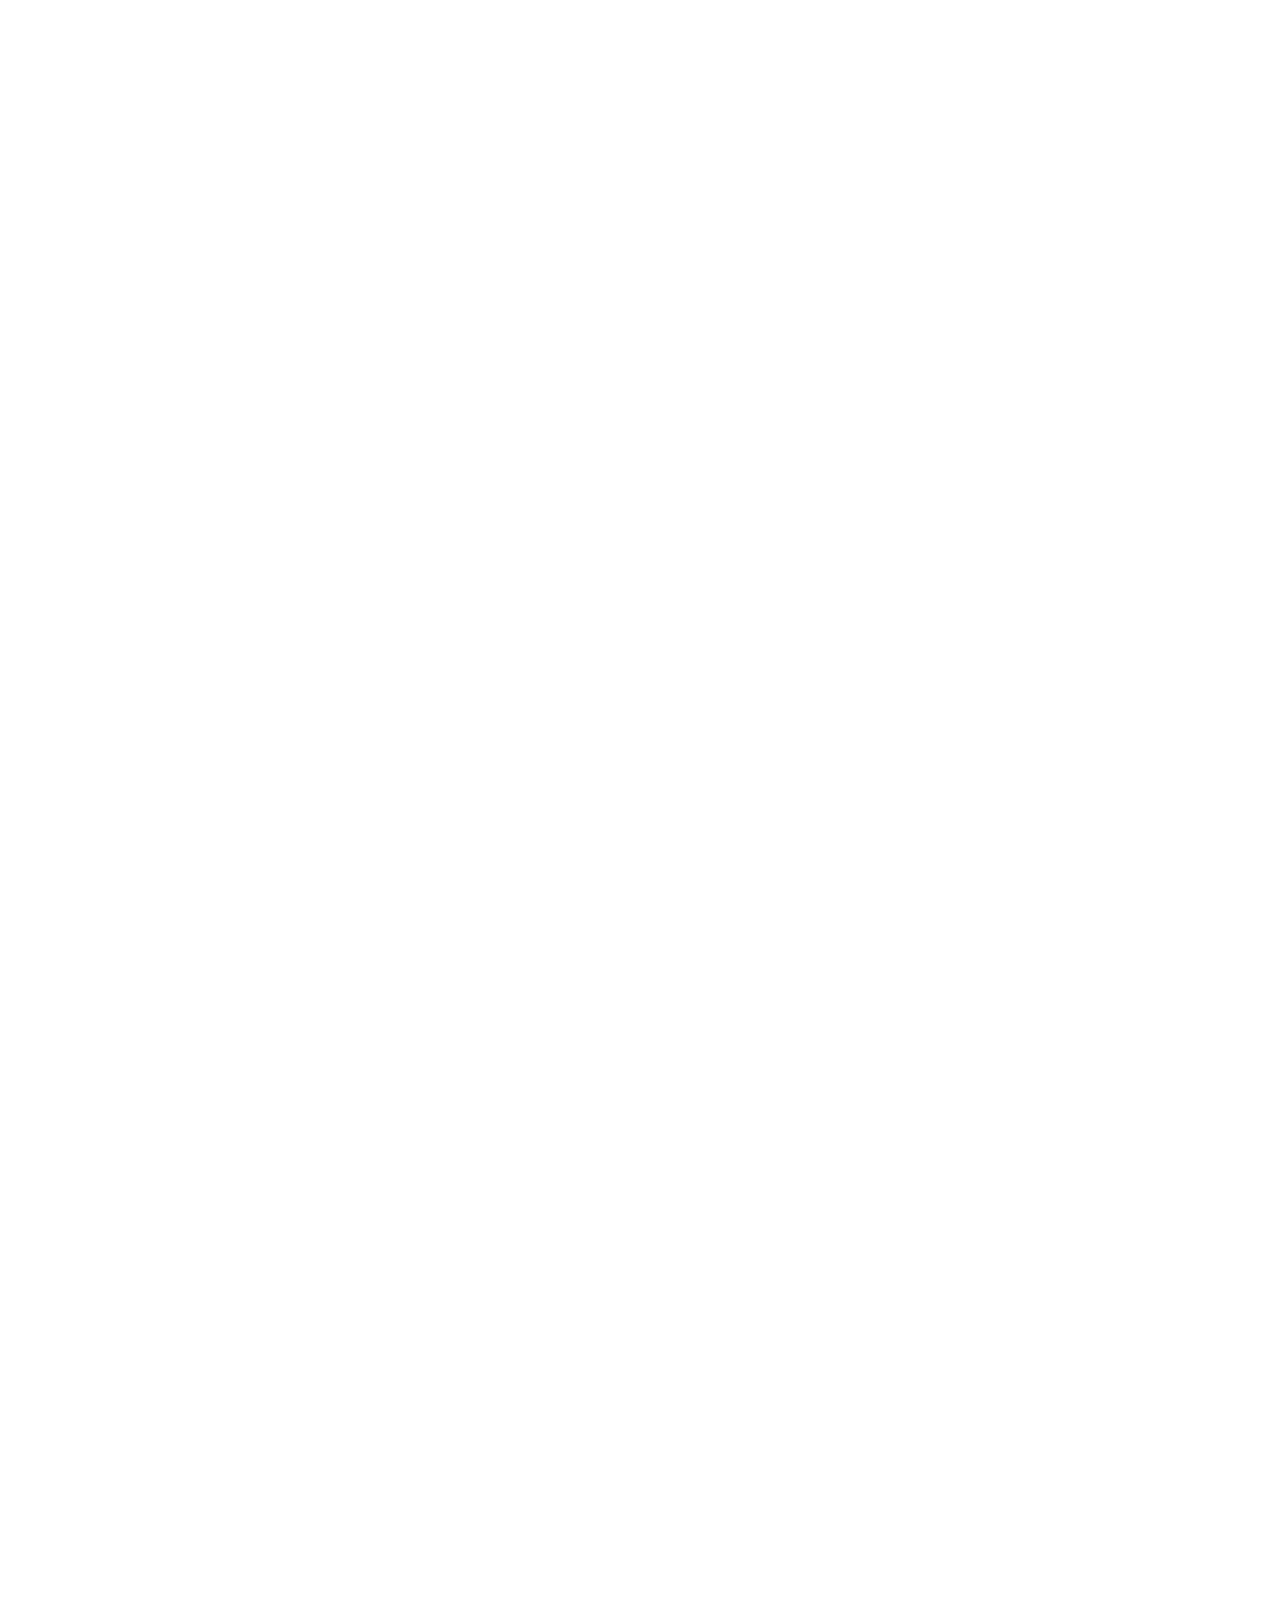
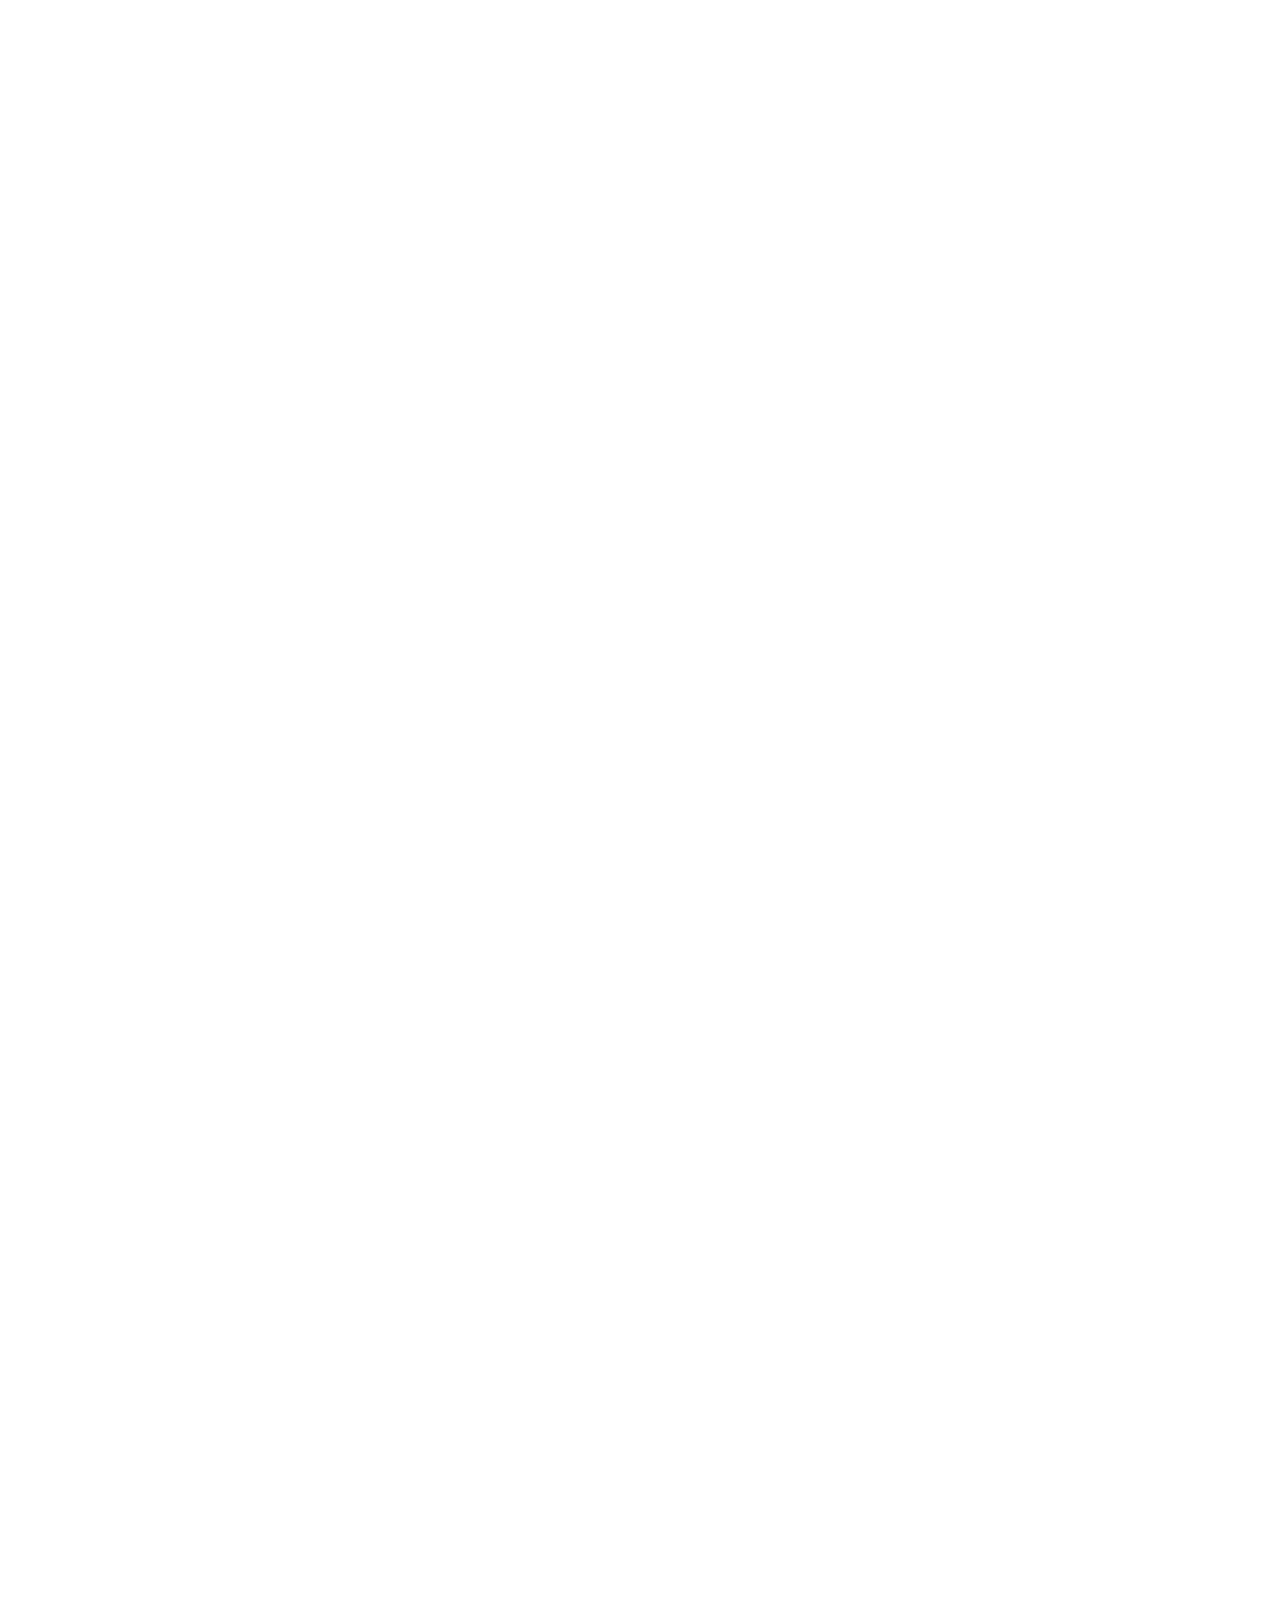
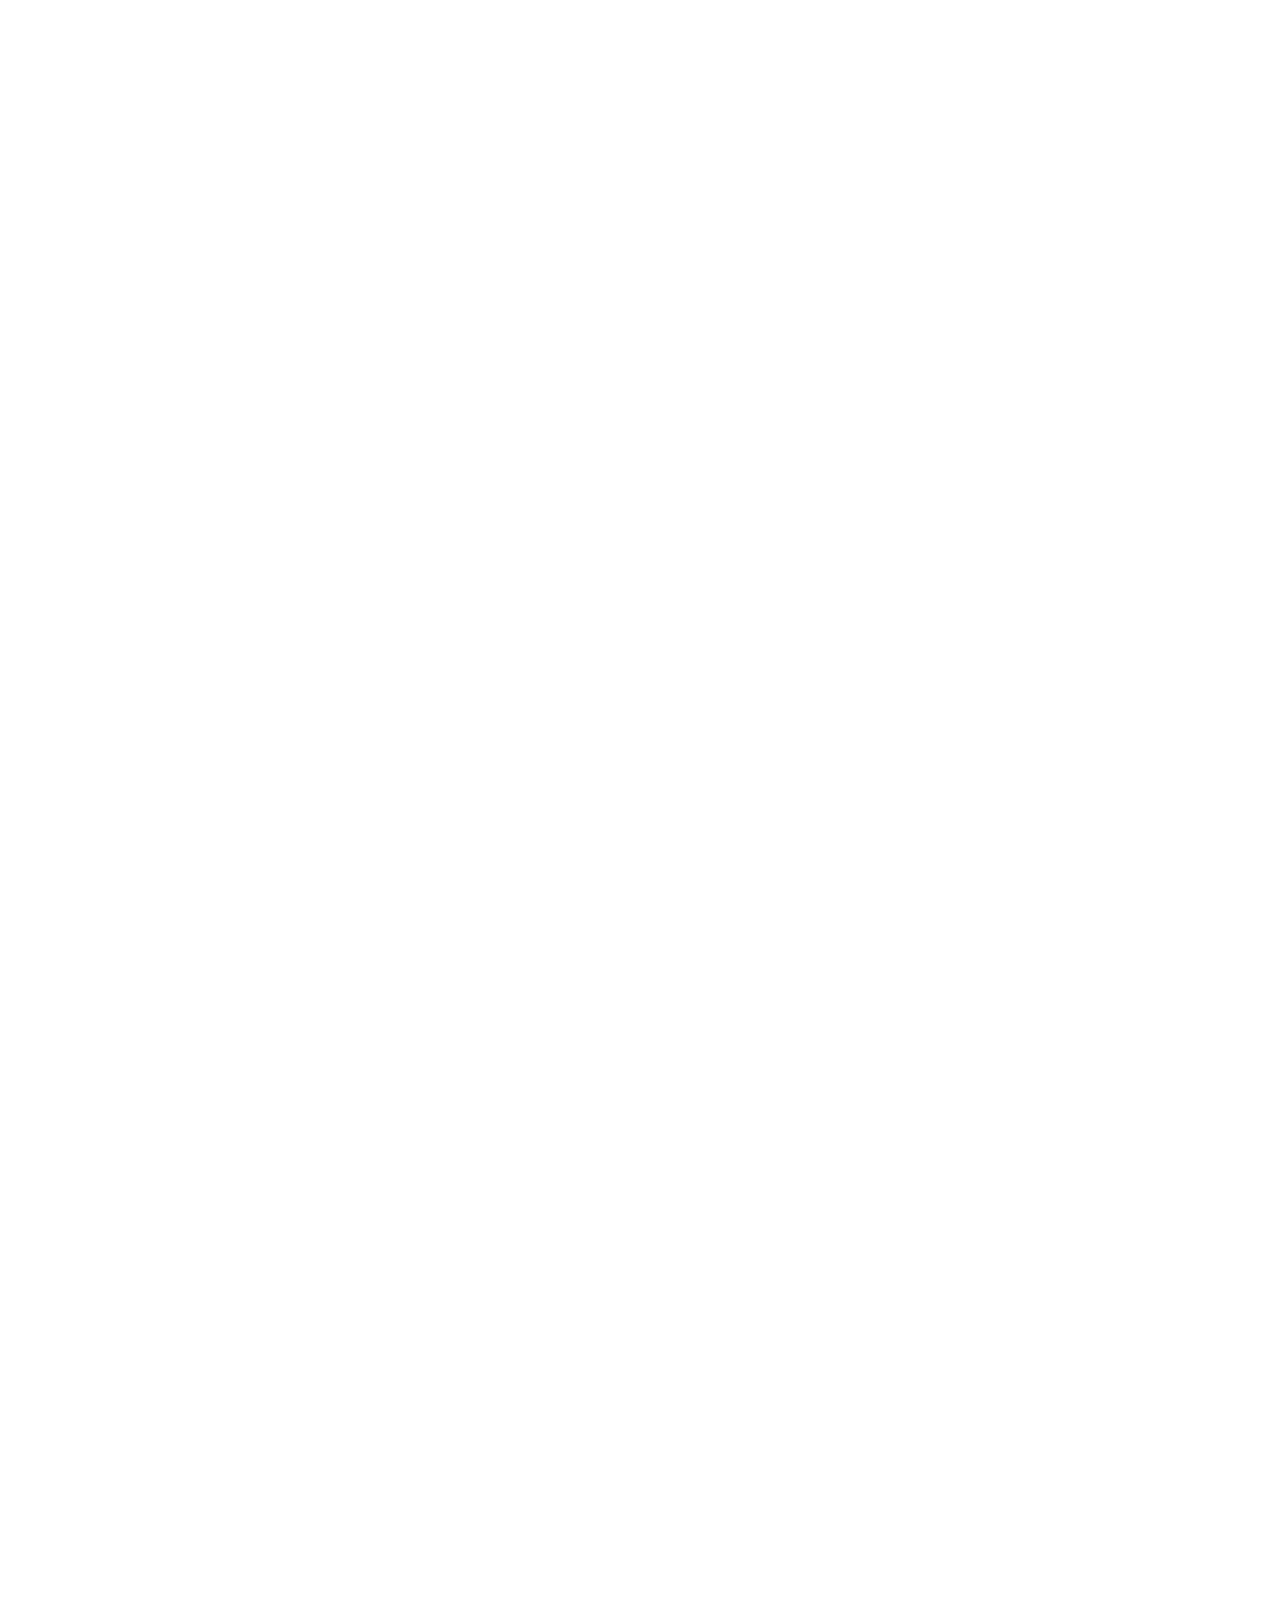
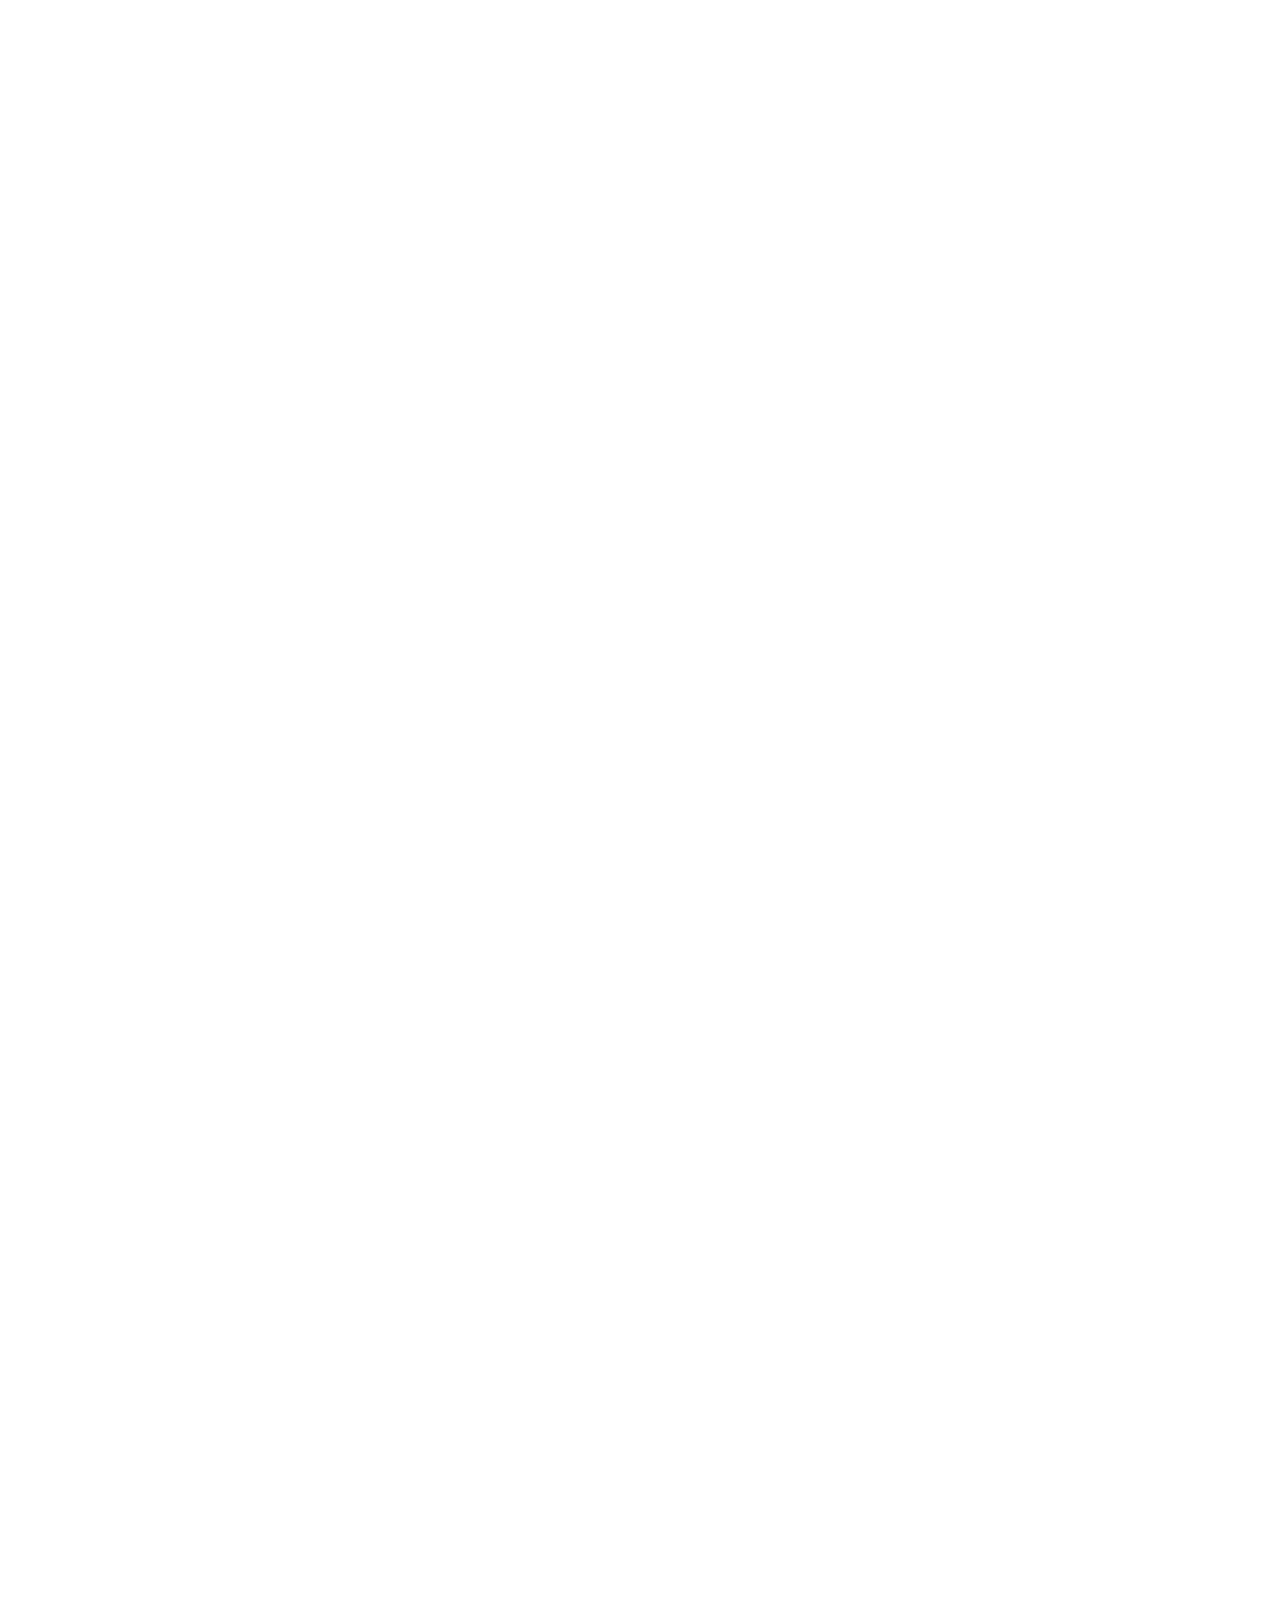
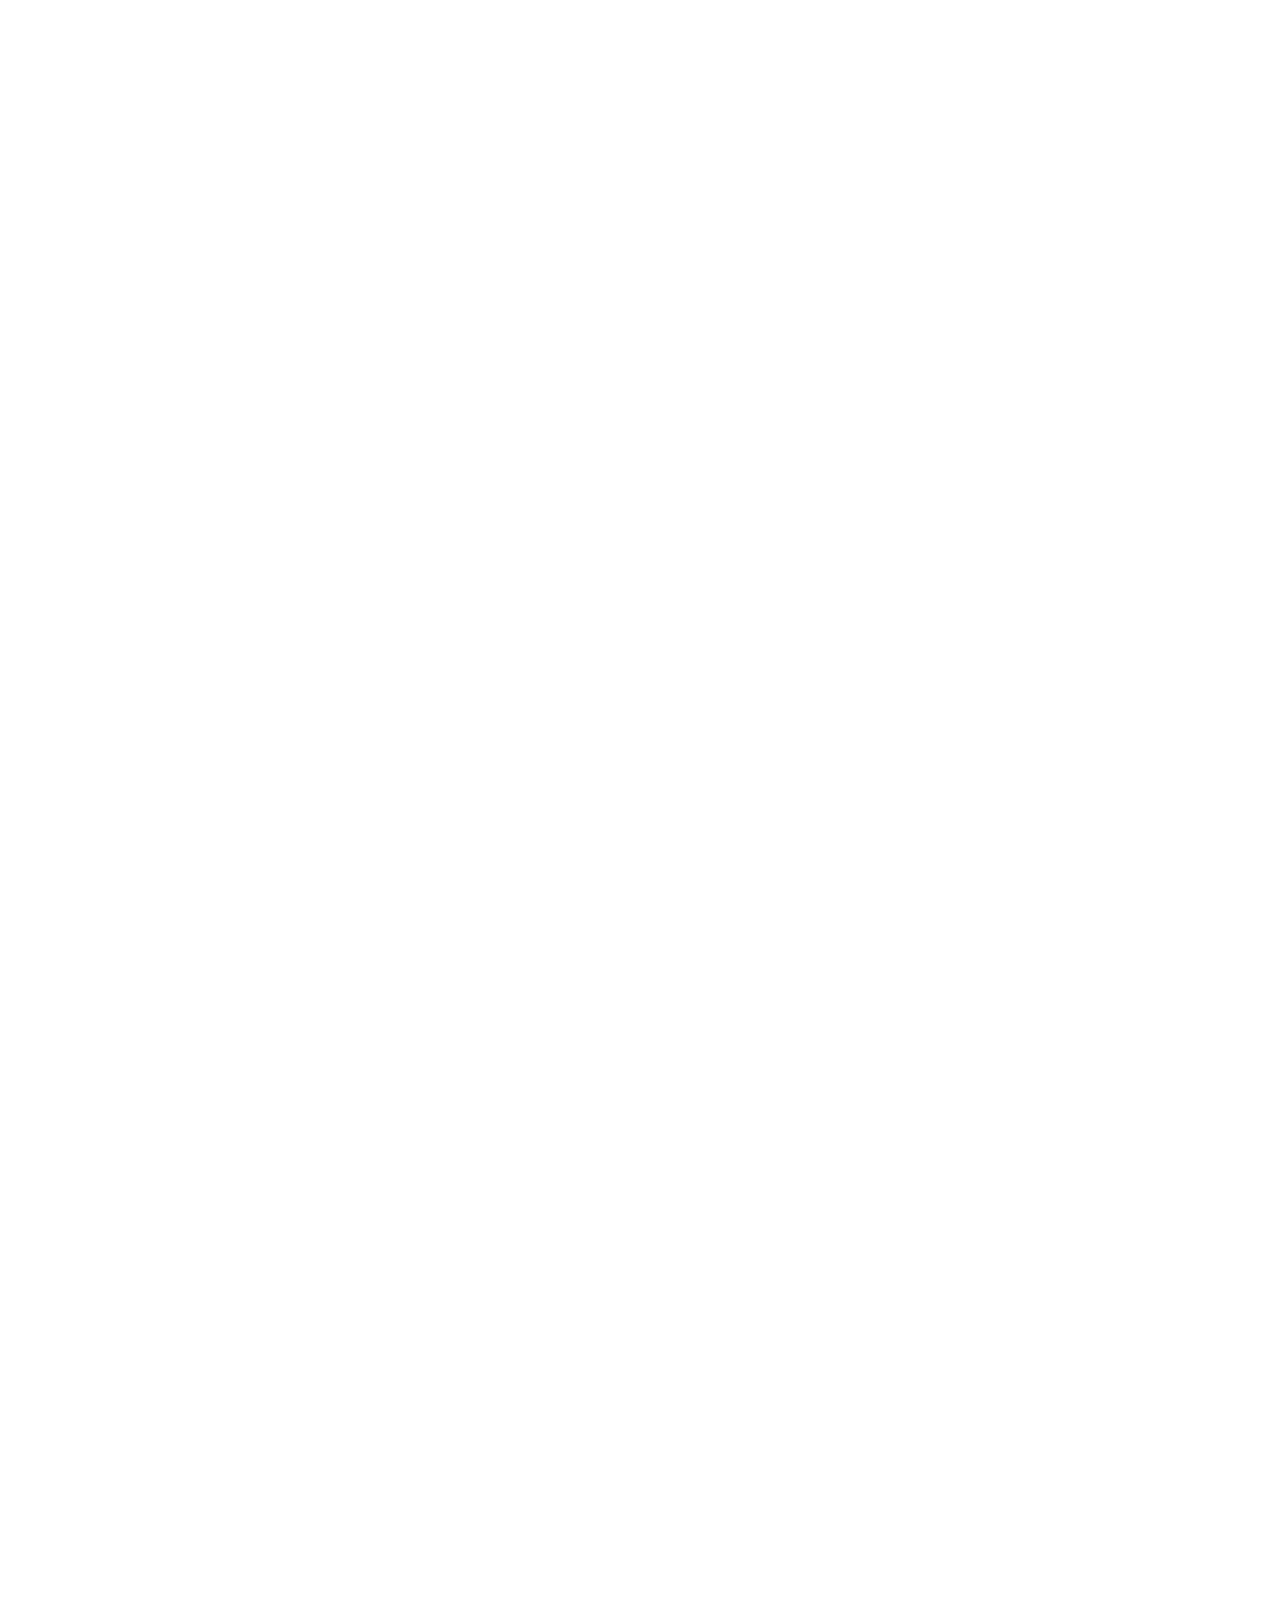
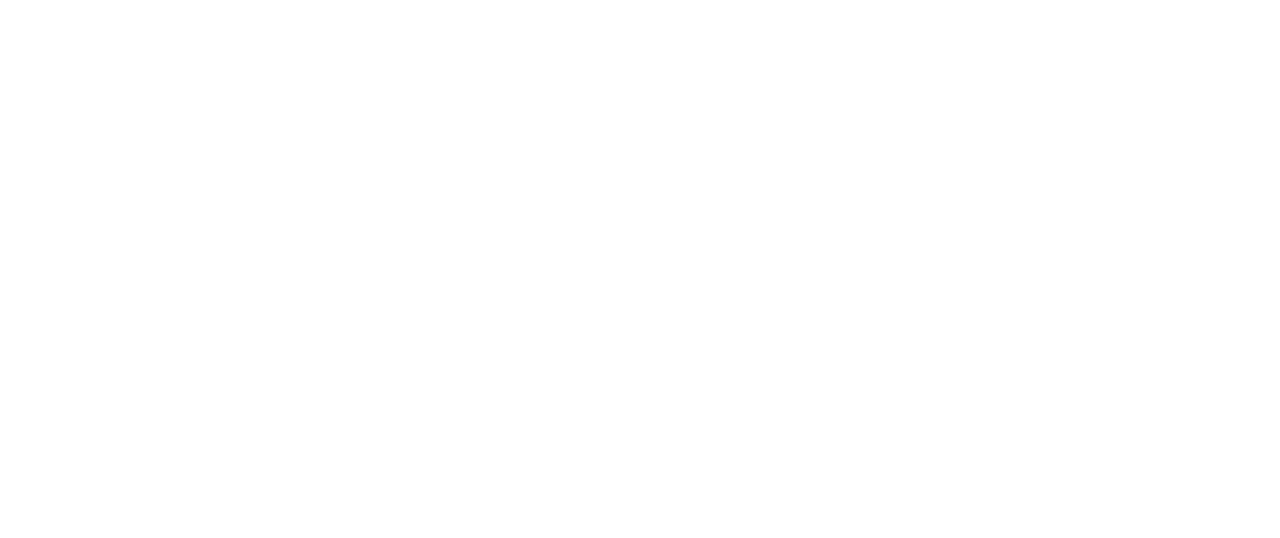
==== pages/beerBuddy.html @ 38fb794c "bang bang" ====
<!Doctype HTML>
<html lang="en">
  <head>
    <meta charset="utf-8"/>
    <meta name="viewport" content="width=device-width, initial-scale=1.0, user-scalable=no"/>
    <meta name="theme-color" content="#000000"/>
    <!--Linking Global CSS-->
    <link rel="stylesheet" type="text/css" href="../css/forged_framework.css">
    <link rel="stylesheet" type="text/css" href="../css/styles.css">
    <link rel="stylesheet" type="text/css" href="../css/typeSetting.css">
    <link rel="stylesheet" type="text/css" href="../css/animate.css">
    <link href="https://fonts.googleapis.com/css?family=Yantramanav" rel="stylesheet">
    <!--Linking Plug-ins-->
    <link rel="stylesheet" href="../js/dist/css/animsition.min.css">
    <link rel="shortcut icon" href="../img/Bitmap.ico">
    <title>John Kowalski -</title>
  </head>
  <body class="animsition">
    <section id="section-1">
      <div class="row">
        <div class="col s-12 s-top-7 m-top-12 l-top-9 type-center">
          <h5>UI/UX Design | Fall 2016</h5>
        </div>
      </div>
      <div class="row">
        <div class="col s-12 s-top-1 type-center">
          <section>
            <div class="row">
              <div class="col s-5 blank"></div>
              <div class="col s-2">
                <section>
                  <div class="row">
                    <div class="col s-3 m-4 blank"></div>
                    <div class="col s-6 m-4">
                      <div class="line"></div>
                    </div>
                  </div>
                </section>
              </div>
            </div>
          </section>
        </div>
      </div>
      <div class="row">
        <div class="col s-12 s-top-2 m-top-4 l-top-3 type-center">
          <h1 class="beer"><b>Beer Buddy</b></h1>
        </div>
      </div>
      <div class="row">
        <div class="col s-12 s-top-1 type-center">
          <h4>What if networking<br/> were more rapid?</h4>
        </div>
      </div>
      <div class="row">
        <div class="col s-5 blank"></div>
        <div class="col s-2 s-top-5 m-top-10 l-top-6 s-bottom-12 type-center">
          <svg width="23px" height="33px" viewBox="0 0 23 33">
              <defs>
                  <rect id="path-1" x="0" y="0" width="23" height="33" rx="10"></rect>
                  <mask id="mask-2" maskContentUnits="userSpaceOnUse" maskUnits="objectBoundingBox" x="0" y="0" width="23" height="33" fill="white">
                      <use xlink:href="#path-1"></use>
                  </mask>
              </defs>
              <g id="Group-2" stroke="none" stroke-width="1" fill="none" fill-rule="evenodd">
                  <use id="Rectangle-4" stroke="#000000" mask="url(#mask-2)" stroke-width="4" xlink:href="#path-1"></use>
                  <rect id="scroll-down" fill="#000000" x="10" y="5" width="3.28571429" height="6.6" rx="1.64285714"></rect>
              </g>
          </svg>
        </div>
      </div>
      <div class="row">
        <div class="col s-1 m-2 blank"></div>
        <div class="col s-10 m-8 s-top-7 m-top-8 l-top-10 type-center">
          <h1>“Networking is an investment in your business. It takes time and when done correctly can yield great results for years to come.”</h1>
        </div>
      </div>
      <div class="row">
        <div class="col s-12 s-top-1 s-bottom-12 type-center">
          <h4>- Diane Helbig</h4>
        </div>
      </div>
      <div class="row">
        <div class="col s-1 m-2 l-3 blank"></div>
        <div id="section-2" class="col s-10 m-8 l-6 s-top-8 m-top-10">
          <h1>Initial idea</h1>
        </div>
      </div>
      <div class="row">
        <div class="col s-1 m-2 l-3 blank"></div>
        <div class="col s-10 m-8 l-5 s-top-2">
          <p>Taking the notion about networking and attempting to streamline the experience, beer buddy Produces a more enjoyable encounter with who you want to connect with consistently. Through specifying what industry you wish to come across.</p>
        </div>
      </div>
      <div class="row">
        <div class="col s-1 m-2 l-3 blank"></div>
        <div class="col s-10 m-8 l-6 s-top-2">
          <section>
            <div class="row">
              <div class="col s-6 m-3 l-4">
                <section>
                  <div class="row">
                    <div class="col s-12">
                      <h3>Roles</h3>
                    </div>
                  </div>
                  <div class="row">
                    <div class="col s-12 s-top-1">
                      <ul>
                        <li>UI Designer</li>
                        <li>UX Designer</li>
                      </ul>
                    </div>
                  </div>
                </section>
              </div>
              <div class="col s-6 m-3 l-4">
                <section>
                  <div class="row">
                    <div class="col s-12">
                      <h3>Tools</h3>
                    </div>
                  </div>
                  <div class="row">
                    <div class="col s-12 s-top-1">
                      <ul>
                        <li>Pencil & paper</li>
                        <li>Sketch</li>
                        <li>Framer</li>
                      </ul>
                    </div>
                  </div>
                </section>
              </div>
              <div class="col s-6 m-3 l-4 s-new-row m-inline">
                <section>
                  <div class="row">
                    <div class="col s-12 s-top-2 m-top-0">
                      <h3>Skills</h3>
                    </div>
                  </div>
                  <div class="row">
                    <div class="col s-12 s-top-1 s-bottom-8 m-bottom-9 l-bototm-12">
                      <ul>
                        <li>Prototyping</li>
                        <li>UX</li>
                        <li>UI</li>
                      </ul>
                    </div>
                  </div>
                </section>
              </div>
            </div>
          </section>
        </div>
      </div>
    </section>
    <section>
      <div class="row">
        <div class="col s-1 m-2 blank"></div>
        <div id="section-3" class="col s-10 m-8 l-4">
          <section>
            <div class="row">
              <div class="col s-4 m-3 l-2">
                <div class="line"></div>
              </div>
            </div>
            <div class="row">
              <div class="col s-12 s-top-1">
                <h5>User research stage</h5>
              </div>
            </div>
            <div class="row">
              <div class="col s-12 s-top-2">
                <h2>Demographics & flow</h2>
              </div>
            </div>
            <div class="row">
              <div class="col s-6 s-top-2">
                <section>
                  <div class="row">
                    <div class="col s-12">
                      <h3>People</h3>
                    </div>
                  </div>
                  <div class="row">
                    <div class="col s-12 m-10 l-11 s-top-1">
                      <ul>
                        <li>Young creatives with <br/>limited time.</li>
                      </ul>
                    </div>
                  </div>
                  <div class="row">
                    <div class="col s-12 s-top-2">
                      <h3>Context</h3>
                    </div>
                  </div>
                  <div class="row">
                    <div class="col s-12 m-10 l-11 s-top-1">
                      <ul>
                        <li>Using social outings as grounds for implementation.</li>
                      </ul>
                    </div>
                  </div>
                </section>
              </div>
              <div class="col s-6 s-top-2">
                <section>
                  <div class="row">
                    <div class="col s-12">
                      <h3>Activity</h3>
                    </div>
                  </div>
                  <div class="row">
                    <div class="col s-12 m-10 l-11 s-top-1">
                      <ul>
                        <li>Frequently expanding their networks.</li>
                      </ul>
                    </div>
                  </div>
                  <div class="row">
                    <div class="col s-12 s-top-2">
                      <h3>Technology</h3>
                    </div>
                  </div>
                  <div class="row">
                    <div class="col s-12 m-10 l-11 s-top-1">
                      <ul>
                        <li>Using real time geographical data and mobile smart devices.</li>
                      </ul>
                    </div>
                  </div>
                </section>
              </div>
            </div>
          </section>
        </div>
        <div class="col s-10 m-8 l-4 s-top-4 m-top-5 m-push-1 l-push-0 type-center">
          <img src="../img/bbflow.png">
        </div>
      </div>
    </section>
    <section>
      <div class="row">
        <div class="col s-1 m-2 blank"></div>
        <div class="col s-10 m-8">
          <section>
            <div class="row">
              <div class="col s-12 m-12 l-6 s-top-6 m-top-5 l-top-12">
                <section>
                  <div class="row">
                    <div class="col s-12">
                      <img src="../img/book.png">
                    </div>
                  </div>
                </section>
              </div>
              <div class="col s-12 m-12 l-6 s-top-2 m-top-2 l-top-12 s-new-row l-inline">
                <section>
                  <div class="row">
                    <div class="col s-4 m-2">
                      <div class="line"></div>
                    </div>
                  </div>
                  <div class="row">
                    <div class="col s-12 s-top-1">
                      <h5>Rough work</h5>
                    </div>
                  </div>
                  <div class="row">
                    <div class="col s-12 s-top-2">
                      <h2>Rough wire-framing</h2>
                    </div>
                  </div>
                  <div class="row">
                    <div class="col s-12 s-top-1">
                      <p>The transfer from ideation to mockups is a big leap towards the visual interface design. To keep a rapid and iterative workflow intact I prefer to use quickly sketched examples. Getting multiple ideas out quickly, prevents me from developing bias towards one solution.</p>
                    </div>
                  </div>
                </section>
              </div>
            </div>
          </section>
        </div>
      </div>
    </section>
    <section>
      <div class="row">
        <div class="col s-1 m-2 blank"></div>
        <div class="col s-10 m-8">
          <section>
            <div class="row">
              <div class="col s-12 m-12 l-6 s-top-6 m-top-5 l-top-12">
                <section>
                  <div class="row">
                    <div class="col s-4 m-2">
                      <div class="line"></div>
                    </div>
                  </div>
                  <div class="row">
                    <div class="col s-12 s-top-1">
                      <h5>Let's play</h5>
                    </div>
                  </div>
                  <div class="row">
                    <div class="col s-12 s-top-2">
                      <h2>UI & prototyping</h2>
                    </div>
                  </div>
                  <div class="row">
                    <div class="col s-12 s-top-1">
                      <p>Using Framer studio and sketch I was able to produce a prototype that felt like the real thing. Creating an accurate prototype proved efficient in user testing.</p>
                    </div>
                  </div>
                  <div class="row">
                    <div class="col s-12 s-top-1">
                      <a href="https://framer.cloud/TrzLv/" target="_blank"><button>Try it out</button></a>
                    </div>
                  </div>
                </section>
              </div>
              <div class="col s-12 m-12 l-6 s-top-2 m-top-2 l-top-12 s-new-row l-inline">
                <section>
                  <div class="row">
                    <div class="col s-12 s-bottom-4">
                      <img src="../img/proto.png">
                    </div>
                  </div>
                </section>
              </div>
            </div>
          </section>
        </div>
      </div>
    </section>
    <section>
      <div class="row">
        <div class="col s-1 m-2 blank"></div>
        <div class="col s-10 m-8 s-top-7 m-top-8 l-top-12 s-bottom-12 type-center">
          <h1>Using my process, Here is the product that embodies the solutions I developed to optimize the beer buddy experience. 🍻</h1>
        </div>
      </div>
    </section>
    <section>
      <div class="row">
        <div class="col s-1 m-2 blank"></div>
        <div id="section-4" class="col s-10 m-8">
          <section>
            <div class="row">
              <div class="col s-12 m-12 l-6 s-top-6 m-top-5 l-top-12">
                <section>
                  <div class="row">
                    <div class="col s-4 m-2">
                      <div class="line"></div>
                    </div>
                  </div>
                  <div class="row">
                    <div class="col s-12 s-top-1">
                      <h5>Feature no.1</h5>
                    </div>
                  </div>
                  <div class="row">
                    <div class="col s-12 s-top-2">
                      <h2>Build on an existing network </h2>
                    </div>
                  </div>
                  <div class="row">
                    <div class="col s-12 s-top-1">
                      <p>Linked up with your Linkedin profile so you aren’t starting from scratch. Beer buddy naturally phases in without overwhelming the user.</p>
                    </div>
                  </div>
                </section>
              </div>
              <div class="col s-12 m-12 l-6 s-top-2 m-top-2 l-top-12 s-new-row l-inline">
                <section>
                  <div class="row">
                    <div class="col s-12 s-bottom-4">
                      <img src="../img/beerOne.png">
                    </div>
                  </div>
                </section>
              </div>
            </div>
          </section>
        </div>
      </div>
    </section>
    <section>
      <div class="row">
        <div class="col s-1 m-2 blank"></div>
        <div class="col s-10 m-8">
          <section>
            <div class="row">
              <div class="col s-12 m-12 l-6 s-top-6 m-top-5 l-top-12">
                <section>
                  <div class="row">
                    <div class="col s-12 s-bottom-1">
                      <img src="../img/beer1.gif">
                    </div>
                  </div>
                </section>
              </div>
              <div class="col s-12 m-12 l-6 s-top-2 m-top-2 l-top-12 s-new-row l-inline">
                <section>
                  <div class="row">
                    <div class="col s-4 m-2">
                      <div class="line"></div>
                    </div>
                  </div>
                  <div class="row">
                    <div class="col s-12 s-top-1">
                      <h5>Feature no.2</h5>
                    </div>
                  </div>
                  <div class="row">
                    <div class="col s-12 s-top-2">
                      <h2>Networking is a diversity game</h2>
                    </div>
                  </div>
                  <div class="row">
                    <div class="col s-12 s-top-1">
                      <p>Keeping track of how many connections you have in each industry with your profile, indirectly suggests industries you might want to consider connecting with.</p>
                    </div>
                  </div>
                </section>
              </div>
            </div>
          </section>
        </div>
      </div>
    </section>
    <section>
      <div class="row">
        <div class="col s-1 m-2 blank"></div>
        <div class="col s-10 m-8">
          <section>
            <div class="row">
              <div class="col s-12 m-12 l-6 s-top-6 m-top-5 l-top-12">
                <section>
                  <div class="row">
                    <div class="col s-4 m-2">
                      <div class="line"></div>
                    </div>
                  </div>
                  <div class="row">
                    <div class="col s-12 s-top-1">
                      <h5>Feature no.3</h5>
                    </div>
                  </div>
                  <div class="row">
                    <div class="col s-12 s-top-2">
                      <h2>Bringing you to the right people</h2>
                    </div>
                  </div>
                  <div class="row">
                    <div class="col s-12 l-11 s-top-1">
                      <p>Through others using beer buddy, the app can display what industry is the majority at each bar.</p>
                    </div>
                  </div>
                </section>
              </div>
              <div class="col s-12 m-12 l-6 s-top-2 m-top-2 l-top-12 s-new-row l-inline">
                <section>
                  <div class="row">
                    <div class="col s-12 s-bottom-4">
                      <img src="../img/beer2.gif">
                    </div>
                  </div>
                </section>
              </div>
            </div>
          </section>
        </div>
      </div>
    </section>
    <section>
      <div class="row">
        <div class="col s-1 m-2 blank"></div>
        <div class="col s-10 m-8">
          <section>
            <div class="row">
              <div class="col s-12 m-12 l-6 s-top-6 m-top-5 l-top-12">
                <section>
                  <div class="row">
                    <div class="col s-12 s-bottom-1">
                      <img src="../img/beer3.png">
                    </div>
                  </div>
                </section>
              </div>
              <div class="col s-12 m-12 l-6 s-top-2 m-top-2 l-top-12 s-new-row l-inline">
                <section>
                  <div class="row">
                    <div class="col s-4 m-2">
                      <div class="line"></div>
                    </div>
                  </div>
                  <div class="row">
                    <div class="col s-12 s-top-1">
                      <h5>Feature no.4</h5>
                    </div>
                  </div>
                  <div class="row">
                    <div class="col s-12 s-top-2">
                      <h2>What did you say?</h2>
                    </div>
                  </div>
                  <div class="row">
                    <div class="col s-12 s-top-1">
                      <p>Bars can generally be loud environments too. Notifying you through vibration on your wrist is much more effective to get the users attention.</p>
                    </div>
                  </div>
                </section>
              </div>
            </div>
          </section>
        </div>
      </div>
    </section>
    <section>
      <div class="row">
        <div class="col s-1 m-2 blank"></div>
        <div class="col s-10 m-8 s-top-7 m-top-8 l-top-12 type-center">
          <h1>Interested in helping me develop beer buddy into a real product? Lets get in touch.</h1>
        </div>
      </div>
      <div class="row">
        <div class="col s-1 m-2 blank"></div>
        <div class="col s-10 m-8 s-top-2 s-bottom-12 type-center">
          <a href="mailto:johnkowalski.design@gmailcom" target="_top"><button>Contact me</button></a>
        </div>
      </div>
    </section>
    <section>
      <div class="row">
        <div class="col s-12">
          <div class="col s-12 s-bottom-7 s-top-7 m-top-0 type-center">
            <h5>© 2017 Kowalskiforged.com</h5>
          </div>
        </div>
      </div>
    </section>
    <!--Setting up menu and nav-->
    <div id="menu" onclick="menu(1)">
      <svg width="28px" height="25px" viewBox="-1 -1 28 25">
          <g id="Group-2" stroke="none" stroke-width="1" fill="none" fill-rule="evenodd" transform="translate(1.000000, 0.000000)" stroke-linecap="square">
              <path d="M0,1 L24.7138615,1" id="t-line" stroke="#000000" stroke-width="2"></path>
              <path d="M0,11 L24.7138615,11" id="m-line" stroke="#000000" stroke-width="2"></path>
              <path d="M0,22 L24.7138615,22" id="b-line" stroke="#000000" stroke-width="2"></path>
          </g>
      </svg>
    </div>
    <div id="project-menu" onclick="menu(2)">
      <svg width="22px" height="24px" viewBox="3 0 22 24">
          <g id="Group-2" stroke="none" stroke-width="1" fill="none" fill-rule="evenodd" transform="translate(3.000000, 0.000000)">
              <rect id="Rectangle-2" fill="#000000" x="2.22044605e-16" y="0" width="3.89536524" height="4.05882353"></rect>
              <rect id="Rectangle-2-Copy-3" fill="#000000" x="2.22044605e-16" y="9" width="3.89536524" height="4.05882353"></rect>
              <rect id="Rectangle-2-Copy-6" fill="#000000" x="2.22044605e-16" y="19" width="3.89536524" height="4.05882353"></rect>
              <rect id="Rectangle-2-Copy" fill="#000000" x="9" y="0" width="3.89536524" height="4.05882353"></rect>
              <rect id="Rectangle-2-Copy-4" fill="#000000" x="9" y="9" width="3.89536524" height="4.05882353"></rect>
              <rect id="Rectangle-2-Copy-7" fill="#000000" x="9" y="19" width="3.89536524" height="4.05882353"></rect>
              <rect id="Rectangle-2-Copy-2" fill="#000000" x="18" y="0" width="3.89536524" height="4.05882353"></rect>
              <rect id="Rectangle-2-Copy-5" fill="#000000" x="18" y="9" width="3.89536524" height="4.05882353"></rect>
              <rect id="Rectangle-2-Copy-8" fill="#000000" x="18" y="19" width="3.89536524" height="4.05882353"></rect>
          </g>
      </svg>
    </div>
    <div id="menu-overlay">
      <section class="menu-container">
        <div class="row">
          <div class="col s-12">
            <div class="menu type-center"><a href="../index.html" class="animsition-link">Portfolio</a></div>
          </div>
          <div class="col s-12 s-top-1 s-new-row">
            <div class="menu type-center"><a href="mailto:johnkowalski.design@gmailcom" target="_top">E-mail</a></div>
          </div>
        </div>
        <div class="row">
          <div class="col s-4 m-5 blank"></div>
          <div class="col s-2 s-top-3 m-1 type-center">
            <a href="https://twitter.com/kowalski______" target="_blank">
            <svg class="menu" width="30px" height="25px" viewBox="0 -1 30 25">
                <path d="M29.5324036,2.84086333 C28.4458573,3.32322592 27.2780968,3.64808236 26.0525021,3.79451386 C27.3027071,3.04512912 28.2649713,1.85768039 28.716571,0.442586054 C27.5463495,1.13782806 26.2493847,1.64110943 24.8687449,1.91305365 C23.7649713,0.735449057 22.1886792,-0.0004 20.4462674,-0.0004 C16.5344545,-0.0004 13.6611977,3.64931288 14.5434783,7.43930468 C9.50943396,7.18704873 5.04511895,4.77400525 2.0561936,1.10829565 C0.468826907,3.83142937 1.23297785,7.39500607 3.93027071,9.19894372 C2.93847416,9.16695029 2.00328138,8.89377555 1.18744873,8.43971485 C1.12100082,11.2477542 3.13289582,13.8724466 6.04675964,14.4569421 C5.19401148,14.6895098 4.26004922,14.742422 3.31009024,14.5603055 C4.08039377,16.9684269 6.31870386,18.7194523 8.9704676,18.768673 C6.42329779,20.7645713 3.21410993,21.656696 0,21.2776968 C2.68129614,22.9967288 5.86710418,23.9996 9.28794094,23.9996 C20.5360952,23.9996 26.8917145,14.5000102 26.5090238,5.9774507 C27.692781,5.12224151 28.7202625,4.05538343 29.5324036,2.84086333" id="Fill-1" stroke="none" fill="#000000"></path>
            </svg></a>
          </div>
          <div class="col s-2 s-top-3 m-1 type-center">
            <a href="https://medium.com/@johnkowalski" target="_blank">
            <svg class="menu" width="29px" height="24px" viewBox="1 0 29 24">
                <g id="Group-2" stroke="none" stroke-width="1" fill="none" transform="translate(1.000000, 0.000000)">
                    <path d="M27.5744241,23.1330237 L19.1046815,19.2101512 L19.0409145,1.42859991 C19.0391675,1.01339831 19.4892053,0.739907186 19.8775725,0.920074723 L27.9074975,4.6397223 C28.1094554,4.73346664 28.238125,4.9302961 28.238125,5.14673277 L28.238125,22.7309497 C28.238125,23.0593915 27.8819033,23.2752391 27.5744241,23.1330237" id="Fill-1" fill="#FFFFFF"></path>
                    <path d="M27.5744241,23.1330237 L19.1046815,19.2101512 L19.0409145,1.42859991 C19.0391675,1.01339831 19.4892053,0.739907186 19.8775725,0.920074723 L27.9074975,4.6397223 C28.1094554,4.73346664 28.238125,4.9302961 28.238125,5.14673277 L28.238125,22.7309497 C28.238125,23.0593915 27.8819033,23.2752391 27.5744241,23.1330237 Z" id="Stroke-3" stroke="#000000"></path>
                    <path d="M19.1046815,19.2101344 L9.93752015,14.9641216 L18.7627856,0.966761761 C18.918709,0.719525786 19.2439207,0.626538804 19.51445,0.751755663 L27.6566224,4.52374523 C27.9678578,4.6680644 28.0818522,5.03942327 27.9019943,5.32343328 L19.1046815,19.2101344 Z" id="Fill-5" fill="#FFFFFF"></path>
                    <path d="M19.1046815,19.2101344 L9.93752015,14.9641216 L18.7627856,0.966761761 C18.918709,0.719525786 19.2439207,0.626538804 19.51445,0.751755663 L27.6566224,4.52374523 C27.9678578,4.6680644 28.0818522,5.03942327 27.9019943,5.32343328 L19.1046815,19.2101344 Z" id="Stroke-7" stroke="#000000"></path>
                    <path d="M19.1046815,19.2101344 L9.93752015,14.9641216 L1.53503866,1.78294342 C1.30093516,1.41570796 1.70834514,0.980899149 2.11121282,1.16754632 L9.93752015,4.79294465 L19.1046815,19.2101344 Z" id="Fill-9" fill="#FFFFFF"></path>
                    <path d="M19.1046815,19.2101344 L9.93752015,14.9641216 L1.53503866,1.78294342 C1.30093516,1.41570796 1.70834514,0.980899149 2.11121282,1.16754632 L9.93752015,4.79294465 L19.1046815,19.2101344 Z" id="Stroke-11" stroke="#000000"></path>
                    <path d="M9.2737843,23.1326114 L0.999273571,19.299444 C0.838895199,19.2251385 0.736867999,19.0690382 0.736867999,18.8975382 L0.736867999,1.21780978 C0.736867999,0.899634417 1.08182126,0.690603048 1.37969177,0.828610876 L9.93748521,4.7929699 L9.93748521,22.7307057 C9.93748521,23.0593999 9.58126353,23.2749109 9.2737843,23.1326114" id="Fill-13" fill="#FFFFFF"></path>
                    <path d="M9.2737843,23.1326114 L0.999273571,19.299444 C0.838895199,19.2251385 0.736867999,19.0690382 0.736867999,18.8975382 L0.736867999,1.21780978 C0.736867999,0.899634417 1.08182126,0.690603048 1.37969177,0.828610876 L9.93748521,4.7929699 L9.93748521,22.7307057 C9.93748521,23.0593999 9.58126353,23.2749109 9.2737843,23.1326114 Z" id="Stroke-15" stroke="#000000"></path>
                </g>
            </svg></a>
          </div>
        </div>
        <div class="row">
          <div class="col s-4 m-5 blank"></div>
          <div class="col s-2 s-top-2 type-center m-1">
            <a href="https://ca.linkedin.com/in/john-kowalski" target="_blank">
            <svg class="menu" width="25px" height="23px" viewBox="3 1 25 23">
                <path d="M15.9824,8 L11.0134,8 L11.0134,24 L15.9824,24 L15.9824,15.602 C15.9824,10.931 22.0114,10.549 22.0114,15.602 L22.0114,24 L27.0004,24 L27.0004,13.869 C27.0004,5.989 18.0774,6.276 15.9824,10.155 L15.9824,8 Z M3.0004,24 L8.0004,24 L8.0004,8 L3.0004,8 L3.0004,24 Z M7.9804,3.5 C7.9804,4.881 6.8694,6 5.5004,6 C4.1304,6 3.0204,4.881 3.0204,3.5 C3.0204,2.12 4.1304,1 5.5004,1 C6.8694,1 7.9804,2.12 7.9804,3.5 L7.9804,3.5 Z" id="Fill-1" stroke="none" fill="#000000" fill-rule="evenodd"></path>
            </svg></a>
          </div>
          <div class="col s-2 s-top-2 type-center m-1">
            <a href="https://dribbble.com/Kowalski" target="_blank">
            <svg class="menu" width="24px" height="25px" viewBox="0 0 24 25">
                <path d="M17.502,20.2393 C17.065,17.8863 16.422,15.5873 15.582,13.3433 C17.458,13.0783 19.523,13.1473 21.781,13.5393 C21.344,16.3253 19.753,18.7313 17.502,20.2393 M5.916,19.8093 C7.885,16.7213 10.398,14.7123 13.514,13.7823 C14.441,16.2023 15.123,18.6923 15.557,21.2433 C12.209,22.5343 8.604,21.9093 5.916,19.8093 M2.087,12.0003 C2.087,11.9133 2.098,11.8303 2.1,11.7443 C5.948,11.7393 9.269,11.2963 12.05,10.4223 C12.283,10.8963 12.506,11.3733 12.72,11.8533 C9.34,12.9103 6.555,15.0753 4.383,18.3343 C2.951,16.6153 2.087,14.4063 2.087,12.0003 M7.527,3.1653 C8.858,4.9073 10.038,6.7033 11.065,8.5463 C8.634,9.2613 5.733,9.6293 2.38,9.6523 C3.072,6.8173 4.981,4.4593 7.527,3.1653 M18.043,4.1593 C16.838,5.7133 15.175,6.9423 13.057,7.8393 C12.041,5.9783 10.879,4.1633 9.568,2.4013 C10.348,2.2033 11.16,2.0873 12,2.0873 C14.275,2.0873 16.368,2.8653 18.043,4.1593 M21.885,11.4413 C19.31,11.0183 16.941,10.9963 14.782,11.3683 C14.538,10.8043 14.285,10.2433 14.016,9.6883 C16.325,8.6883 18.181,7.3293 19.564,5.6063 C20.913,7.2003 21.76,9.2243 21.885,11.4413 M12,0.0003 C5.372,0.0003 0,5.3723 0,12.0003 C0,18.6273 5.372,24.0003 12,24.0003 C18.628,24.0003 24,18.6273 24,12.0003 C24,5.3723 18.628,0.0003 12,0.0003" id="Fill-1" stroke="none" fill="#000000" fill-rule="evenodd"></path>
            </svg></a>
          </div>
        </div>
      </section>
    </div>
    <div id="project-overlay">
      <section class="menu-container">
        <div class="row s-overlap-3">
          <div class="col s-12 type-center">
            <div class="menuP"><a id="BB" class="animsition-link" href="beerBuddy.html">Beer Buddy</a></div>
          </div>
          <div class="col s-12 type-center s-top-1 s-new-row">
            <div class="menuP"><a id="O" class="animsition-link" href="ora.html">Ora</a></div>
          </div>
          <div class="col s-12 type-center s-top-1 s-new-row">
            <div class="menuP"><a id="C" class="animsition-link" href="cam.html">C.A.M</a></div>
          </div>
        </div>
      </section>
    </div>
    <div id="email" class="s-hide m-show"><a href="mailto:johnkowalski.design@gmailcom" target="_top"><h5 class="type-center">Lets get in touch friend</h5></a></div>
    <ul id="section-nav" class="type-right s-hide m-show">
      <li class="current"><a data-scroll href="#section-1">What if?</a></li>
      <li><a data-scroll href="#section-2">Intro</a></li>
      <li><a data-scroll href="#section-3">Process</a></li>
      <li><a data-scroll href="#section-4">Product</a></li>
    </ul>
    <div id="bottom-nav">
      <section>
        <div class="row">
          <a class="animsition-link" href="../index.html">
            <div id="leftButton" class="col s-6 l-3 type-center">
              <h5 class="bar"><  Back to Portfolio</h5>
            </div>
          </a>
          <div class="col s-hide l-show l-6 type-center">
            <h5 class="bar">Beer Buddy</h5>
          </div>
          <a class="animsition-link" href="ora.html">
            <div id="rightButton" class="col s-6 l-3 type-center">
              <h5 id="rightButtonText" class="bar">Mood music case study  ></h5>
            </div>
          </a>
        </div>
      </section>
    </div>
    <!--Linking Global Scripts-->
    <script src="https://ajax.googleapis.com/ajax/libs/jquery/1.11.0/jquery.min.js"></script>
    <script type="text/javascript" src="../js/pace.js"></script>
    <script type="text/javascript" src="../js/menu.js"></script>
    <script type="text/javascript" src="../js/bottomNav.js"></script>
    <!--Linking Plug-ins-->
    <script type="text/javascript" src="../js/dist/js/animsition.min.js"></script>
    <script type="text/javascript" src="../js/wow.min.js"></script>
    <script type="text/javascript" src="../js/smooth-scroll.min.js"></script>
    <script type="text/javascript" src="../js/jquery.nav.js"></script>
    <script type="text/javascript" src="../js/plugIns.js"></script>
  </body>
</html
---- css/forged_framework.css ----
/*Forged Framework v.1
Css containing the grid system for kowalskiforged.com
------
Grid contains 12 columns with gutters for 3 screen sizes
1 Column width =  6.866%
1 Gutter width = 1.6%

Sizes
------
s = mobile, m = tablet, l = desktop
*/

section { zoom:1; position: relative;}
section::before,
section::after { content:""; display:table; }
section::after { clear:both;}

.row {clear: both; padding: 0px; margin: 0px;}

.col {transition: margin .25s, width .25s, height .25s; transition-timing-function: ease;position: relative; display: block; float: left; margin: 0 0 0 1.6%;}
.col:first-child {margin-left: 0;}

.back{z-index: 0;}
.front{z-index: 90;}
/*Type settings
*/
.type-left{text-align: left;}
.type-center{text-align: center;}
.type-right{text-align: right;}

/* Grid setup*/
.blank{height: 10px;}

.test1{background-color: lightgrey; height: 50px;}
.test2{background-color: lightgrey; height: 100px;}
/*-s
*/
.s-show{display:block;}
.s-hide{display: none;}
.s-new-row{margin-left: 0;}
.s-inline{margin-left: 1.6%;}

.s-0 {width: 0%;}
.s-overlap-0{transform: translate(0px,0px);}
.s-top-0{margin-top: 0px;}

.s-1 {width: 6.866%;}
.s-push-1{margin-left: 10.466%;}
.s-pull-1{margin-left: -6.866%;}
.s-top-1{margin-top: 20px;}
.s-bottom-1{margin-bottom: 20px;}
.s-overlap-1{transform: translate(0px,-20px);}

.s-2 {width: 15.33%;}
.s-push-2{margin-left: 18.53%;}
.s-pull-2{margin-left: -15.33%;}
.s-top-2{margin-top: 40px;}
.s-bottom-2{margin-bottom: 40px;}
.s-overlap-2{transform: translate(0px,-40px);}

.s-3 {width: 23.8%;}
.s-push-3{margin-left: 27%;}
.s-pull-3{margin-left: -23.8%;}
.s-top-3{margin-top: 60px;}
.s-bottom-3{margin-bottom: 60px;}
.s-overlap-3{transform: translate(0px,-60px);}

.s-4 {width: 32.26%;}
.s-push-4{margin-left: 35.46%;}
.s-pull-4{margin-left: -32.26%;}
.s-top-4{margin-top: 80px;}
.s-bottom-4{margin-bottom: 80px;}
.s-overlap-4{transform: translate(0px,-80px);}

.s-5 {width: 40.73%;}
.s-push-5{margin-left: 43.93%;}
.s-pull-5{margin-left: -40.73%;}
.s-top-5{margin-top: 100px;}
.s-bottom-5{margin-bottom: 100px;}
.s-overlap-5{transform: translate(0px,-100px);}

.s-6 {width: 49.2%;}
.s-push-6{margin-left: 52.4%;}
.s-pull-6{margin-left: -49.2%;}
.s-top-6{margin-top: 120px;}
.s-bottom-6{margin-bottom: 120px;}
.s-overlap-6{transform: translate(0px,-120px);}

.s-7 {width: 57.66%;}
.s-push-7{margin-left: 60.86%;}
.s-pull-7{margin-left: -57.66%;}
.s-top-7{margin-top: 140px;}
.s-bottom-7{margin-bottom: 140px;}
.s-overlap-7{transform: translate(0px,-140px);}

.s-8 {width: 66.13%;}
.s-push-8{margin-left: 69.33%;}
.s-pull-8{margin-left: -66.13%;}
.s-top-8{margin-top: 160px;}
.s-bottom-8{margin-bottom: 160px;}
.s-overlap-8{transform: translate(0px,-160px);}

.s-9 {width: 74.6%;}
.s-push-9{margin-left: 77.8%;}
.s-pull-9{margin-left: -74.6%;}
.s-top-9{margin-top: 180px;}
.s-bottom-9{margin-bottom: 180px;}
.s-overlap-9{transform: translate(0px,-180px);}

.s-10 {width: 83.06%;}
.s-push-10{margin-left: 86.26%;}
.s-pull-10{margin-left: -83.06%;}
.s-top-10{margin-top: 200px;}
.s-bottom-10{margin-bottom: 200px;}
.s-overlap-10{transform: translate(0px,-200px);}

.s-11 {width: 91.53%;}
.s-push-11{margin-left: 94.73%;}
.s-pull-11{margin-left: -91.53%;}
.s-top-11{margin-top: 220px;}
.s-bottom-11{margin-bottom: 220px;}
.s-overlap-11{transform: translate(0px,-220px);}

.s-12 {width: 100%;}
.s-push-12{margin-left: 103.2%;}
.s-pull-12{margin-left: -100%;}
.s-top-12{margin-top: 240px;}
.s-bottom-12{margin-bottom: 240px;}
.s-overlap-12{transform: translate(0px,-240px);}


/*-m
*/
@media only screen and (min-width: 40em) {

  .m-type-left{text-align: left;}
  .m-type-center{text-align: center;}
  .m-type-right{text-align: right;}

  .m-show{display:block;}
  .m-hide{display: none;}
  .m-new-row{margin-left: 0;}
  .m-inline{margin-left: 1.6%;}

  .m-0 {width: 0%;}
  .m-overlap-0{transform: translate(0px,0px);}
  .m-top-0{margin-top: 0px;}

  .m-1 {width: 6.866%;}
  .m-push-1{margin-left: 10.466%;}
  .m-pull-1{margin-left: -6.866%;}
  .m-top-1{margin-top: 20px;}
  .m-bottom-1{margin-bottom: 20px;}
  .m-overlap-1{transform: translate(0px,-20px);}

  .m-2 {width: 15.33%;}
  .m-push-2{margin-left: 18.53%;}
  .m-pull-2{margin-left: -15.33%;}
  .m-top-2{margin-top: 40px;}
  .m-bottom-2{margin-bottom: 40px;}
  .m-overlap-2{transform: translate(0px,-40px);}

  .m-3 {width: 23.8%;}
  .m-push-3{margin-left: 27%;}
  .m-pull-3{margin-left: -23.8%;}
  .m-top-3{margin-top: 60px;}
  .m-bottom-3{margin-bottom: 60px;}
  .m-overlap-3{transform: translate(0px,-60px);}

  .m-4 {width: 32.26%;}
  .m-push-4{margin-left: 35.46%;}
  .m-pull-4{margin-left: -32.26%;}
  .m-top-4{margin-top: 80px;}
  .m-bottom-4{margin-bottom: 80px;}
  .m-overlap-4{transform: translate(0px,-80px);}

  .m-5 {width: 40.73%;}
  .m-push-5{margin-left: 43.93%;}
  .m-pull-5{margin-left: -40.73%;}
  .m-top-5{margin-top: 100px;}
  .m-bottom-5{margin-bottom: 100px;}
  .m-overlap-5{transform: translate(0px,-100px);}

  .m-6 {width: 49.2%;}
  .m-push-6{margin-left: 52.4%;}
  .m-pull-6{margin-left: -49.2%;}
  .m-top-6{margin-top: 120px;}
  .m-bottom-6{margin-bottom: 120px;}
  .m-overlap-6{transform: translate(0px,-120px);}

  .m-7 {width: 57.66%;}
  .m-push-7{margin-left: 60.86%;}
  .m-pull-7{margin-left: -57.66%;}
  .m-top-7{margin-top: 140px;}
  .m-bottom-7{margin-bottom: 140px;}
  .m-overlap-7{transform: translate(0px,-140px);}

  .m-8 {width: 66.13%;}
  .m-push-8{margin-left: 69.33%;}
  .m-pull-8{margin-left: -66.13%;}
  .m-top-8{margin-top: 160px;}
  .m-bottom-8{margin-bottom: 160px;}
  .m-overlap-8{transform: translate(0px,-160px);}

  .m-9 {width: 74.6%;}
  .m-push-9{margin-left: 77.8%;}
  .m-pull-9{margin-left: -74.6%;}
  .m-top-9{margin-top: 180px;}
  .m-bottom-9{margin-bottom: 180px;}
  .m-overlap-9{transform: translate(0px,-180px);}

  .m-10 {width: 83.06%;}
  .m-push-10{margin-left: 86.26%;}
  .m-pull-10{margin-left: -83.06%;}
  .m-top-10{margin-top: 200px;}
  .m-bottom-10{margin-bottom: 200px;}
  .m-overlap-10{transform: translate(0px,-200px);}

  .m-11 {width: 91.53%;}
  .m-push-11{margin-left: 94.73%;}
  .m-pull-11{margin-left: -91.53%;}
  .m-top-11{margin-top: 220px;}
  .m-bottom-11{margin-bottom: 220px;}
  .m-overlap-11{transform: translate(0px,-220px);}

  .m-12 {width: 100%;}
  .m-push-12{margin-left: 103.2%;}
  .m-pull-12{margin-left: -100%;}
  .m-top-12{margin-top: 240px;}
  .m-bottom-12{margin-bottom: 240px;}
  .m-overlap-12{transform: translate(0px,-240px);}
}


/*-l
*/
@media only screen and (min-width: 64em) {

  .l-type-left{text-align: left;}
  .l-type-center{text-align: center;}
  .l-type-right{text-align: right;}

  .l-show{display:block;}
  .l-hide{display: none;}
  .l-new-row{margin-left: 0;}
  .l-inline{margin-left: 1.6%;}

  .l-0 {width: 0%;}
  .l-overlap-0{transform: translate(0px,0px);}
  .l-top-0{margin-top: 0px;}
  .l-push-0{margin-left: 1.6%;}

  .l-1 {width: 6.866%;}
  .l-push-1{margin-left: 10.466%;}
  .l-pull-1{margin-left: -6.866%;}
  .l-top-1{margin-top: 20px;}
  .l-bottom-1{margin-bottom: 20px;}
  .l-overlap-1{transform: translate(0px,-20px);}

  .l-2 {width: 15.33%;}
  .l-push-2{margin-left: 18.53%;}
  .l-pull-2{margin-left: -15.33%;}
  .l-top-2{margin-top: 40px;}
  .l-bottom-2{margin-bottom: 40px;}
  .l-overlap-2{transform: translate(0px,-40px);}

  .l-3 {width: 23.8%;}
  .l-push-3{margin-left: 27%;}
  .l-pull-3{margin-left: -23.8%;}
  .l-top-3{margin-top: 60px;}
  .l-bottom-3{margin-bottom: 60px;}
  .l-overlap-3{transform: translate(0px,-60px);}

  .l-4 {width: 32.26%;}
  .l-push-4{margin-left: 35.46%;}
  .l-pull-4{margin-left: -32.26%;}
  .l-top-4{margin-top: 80px;}
  .l-bottom-4{margin-bottom: 80px;}
  .l-overlap-4{transform: translate(0px,-80px);}

  .l-5 {width: 40.73%;}
  .l-push-5{margin-left: 43.93%;}
  .l-pull-5{margin-left: -40.73%;}
  .l-top-5{margin-top: 100px;}
  .l-bottom-5{margin-bottom: 100px;}
  .l-overlap-5{transform: translate(0px,-100px);}

  .l-6 {width: 49.2%;}
  .l-push-6{margin-left: 52.4%;}
  .l-pull-6{margin-left: -49.2%;}
  .l-top-6{margin-top: 120px;}
  .l-bottom-6{margin-bottom: 120px;}
  .l-overlap-6{transform: translate(0px,-120px);}

  .l-7 {width: 57.66%;}
  .l-push-7{margin-left: 60.86%;}
  .l-pull-7{margin-left: -57.66%;}
  .l-top-7{margin-top: 140px;}
  .l-bottom-7{margin-bottom: 140px;}
  .l-overlap-7{transform: translate(0px,-140px);}

  .l-8 {width: 66.13%;}
  .l-push-8{margin-left: 69.33%;}
  .l-pull-8{margin-left: -66.13%;}
  .l-top-8{margin-top: 160px;}
  .l-bottom-8{margin-bottom: 160px;}
  .l-overlap-8{transform: translate(0px,-160px);}

  .l-9 {width: 74.6%;}
  .l-push-9{margin-left: 77.8%;}
  .l-pull-9{margin-left: -74.6%;}
  .l-top-9{margin-top: 180px;}
  .l-bottom-9{margin-bottom: 180px;}
  .l-overlap-9{transform: translate(0px,-180px);}

  .l-10 {width: 83.06%;}
  .l-push-10{margin-left: 86.26%;}
  .l-pull-10{margin-left: -83.06%;}
  .l-top-10{margin-top: 200px;}
  .l-bottom-10{margin-bottom: 200px;}
  .l-overlap-10{transform: translate(0px,-200px);}

  .l-11 {width: 91.53%;}
  .l-push-11{margin-left: 94.73%;}
  .l-pull-11{margin-left: -91.53%;}
  .l-top-11{margin-top: 220px;}
  .l-bottom-11{margin-bottom: 220px;}
  .l-overlap-11{transform: translate(0px,-220px);}

  .l-12 {width: 100%;}
  .l-push-12{margin-left: 103.2%;}
  .l-pull-12{margin-left: -100%;}
  .l-top-12{margin-top: 240px;}
  .l-bottom-12{margin-bottom: 240px;}
  .l-overlap-12{transform: translate(0px,-240px);}
}
---- css/styles.css ----
/*Pace.js Styling (Load Bar)
*/
.pace {
  -webkit-pointer-events: none;
  pointer-events: none;
  -webkit-user-select: none;
  -moz-user-select: none;
  user-select: none;
}
.pace-inactive {
  display: none;
}
.pace .pace-progress {
  background: #2b2b2b;
  position: fixed;
  z-index: 2000;
  top: 0;
  right: 100%;
  width: 100%;
  height: 2px;
}
.test{background-color: lightgrey; height: 50px;}
/* Body Styling Assets
*/
body{margin: 0; padding: 0; background-color: #FFFFFF;}

img{width: 100%; position: relative;}

a{
  text-decoration: none;
  color: #2B2B2B;
  transition: color .25s, background .25s;
}
a:hover {color: blue;}

button{
  background-color: white;
  border: 1px solid black;
  padding: 6px;
  transition: color .25s, border .25s;
}
button:hover{
  color: blue;
  border-color: blue;
}
button:focus {outline: none;}
a,button{cursor: pointer;}

ul{
  margin: 0;
  padding: 0;
}

li{
  list-style: none;
}

::selection {
    background: blue;
}

#portrait{
  opacity: 0.7;
}
#scroll-down{
  transform-origin: center;
  animation-name: scrollDown;
  animation-delay: .5s;
  animation-duration: 1.25s;
  animation-iteration-count: infinite;
  animation-direction: alternate;
  animation-timing-function: ease-in-out;
}
@keyframes scrollDown {
  0% {transform: translate(0px,0px);}
  50% {transform: translate(0px,0px);}
  100% {transform: translate(0px,8px) scale(1,1.7);}
}
/*Menu
*/
#menu{
  position: fixed;
  top: 30px;
  right: 21px;
  z-index: 100;
  cursor: pointer;
  transition: transform .25s, top .25s, right .25s;
  overflow: visible;
}
#project-menu{
  position: fixed;
  top: 31px;
  right: 71px;
  z-index: 100;
  cursor: pointer;
  transition: transform .25s, top .25s, right .25s;
  overflow: visible;
}
@media only screen and (min-width: 40em){#menu{right: 82px; top: 66px;}#project-menu{top:67px;right:132px;}}
@media only screen and (min-width: 64em){#menu{right: 117px;} #project-menu{right:167px;}}

#t-line{transform-origin: center;transition: transform .25s;}
#m-line{transition: opacity .25s;}
#b-line{transform-origin: center;transition: transform .25s;}

#menu-overlay{
  position: fixed;
  z-index: 99;
  width: 100%;
  height: 100vh;
  background-color: white;
  top: -100vh;
  opacity: 0;
  transition: opacity .25s;
}
#project-overlay{
  position: fixed;
  z-index: 98;
  width: 100%;
  height: 100vh;
  background-color: white;
  top: -100vh;
  opacity: 0;
  transition: opacity .25s;
}
.menu-container{
  width: 100%;
  position: absolute;
    top: 50%;
    left: 50%;
    margin-right: -50%;
    transform: translate(-50%, -50%)
}
.menu{transition: transform .25s, opacity .25s;transform: translate(0px,5px); opacity: 0;}
.menuP{transition: transform .25s, opacity .25s;transform: translate(0px,5px); opacity: 0;}

#BB:hover{color: #FCC330;}
#O:hover{color: #0081FF;}
#C:hover{color: #EF4854;}

#bottom-nav{
  z-index: 90;
  bottom: 0;
  position: fixed;
  height: 39px;
  width: 100%;
  background-color: white;
  box-shadow: -1px 0px 5px rgba(0, 0, 0, 0.2);
}
.bar{
    font-family: 'gt_cinetype_regularregular';
    transform: translate(0px,13px);
}
#rightButton{height: 39px;background-color: white;transition: background-color .25s;}

#email{
  position: fixed;
  top: 50vh;
  left: -5%;
  transform-origin: center;
  transform: rotate(90deg);
}
@media only screen and (min-width: 40em){
  #email{left: -6%;}
}
@media only screen and (min-width: 64em){
  #email{left: -2%;}
}

#section-nav{
  top: 45vh;
  right: 105px;
  position: fixed;
}
@media only screen and (min-width: 40em){
  #section-nav{right: 65px;}
}
@media only screen and (min-width: 64em){
  #section-nav{right: 105px;}
}
.current{color: blue;}
/*Line Breaks & Colour
*/
.line{
  width: 100%;
  height: 1px;
  background-color: black;
}

.beer{
  background: -webkit-linear-gradient(#FCC330, #FF8700);
-webkit-background-clip: text;
-webkit-text-fill-color: transparent;
}
.ora{
  background: -webkit-linear-gradient(#0081FF, #0011C4);
-webkit-background-clip: text;
-webkit-text-fill-color: transparent;
}
.cam{
  background: -webkit-linear-gradient(#EF4854, #7C0000);
-webkit-background-clip: text;
-webkit-text-fill-color: transparent;
}
/*Project Stuff
*/
.project-display{transform: translate(40%,0px); transition: transform .25s;}
@media only screen and (min-width: 40em){
  .project-display{transform: translate(0px,0px);}
}
#cam-display{
  transform: rotate(45deg) scale(1) translate(40%,-20%);transform-origin: center;
}
@media only screen and (min-width: 40em){
  #cam-display{transform:rotate(45deg) scale(0.8) translate(0px,0px);}
}
#smith-display{
  transform: rotate(-90deg) translate(0px,45%);
  transform-origin: center;
}
@media only screen and (min-width: 40em){
  #smith-display{transform:rotate(0deg) translate(0px,0px);}
}
---- css/typeSetting.css ----
/*The Specimens
*/
@import url("webfontkit/type.css");

html{font-size: 16px;}

/*Type Setting Global
*/
h1,h2,h3,h4,h5,p{
  margin: 0;
  padding: 0;
  transition: font-size .25s, line-height .25s, color .25s;
}
li{
  margin-bottom: 9px;
  padding: 0;
  transition: font-size .25s, line-height .25s, color .25s;
}
h1 > b {font-family: 'gt_sectra_displaybold'; font-weight: normal; font-style: normal;}

/*Mobile Type Setting
*/
h1{font-size: 1.7em; line-height: 1.35em;font-family: 'gt_sectra_regularregular'; font-weight: normal; font-style: normal;}
h2{font-size: 1.375em; line-height: 1.750em;font-family: 'gt_sectra_displaybold'; font-weight: normal; font-style: normal;}
h3{font-size: 1.125em; line-height: 1.438em;font-family: 'gt_sectra_regularregular'; font-weight: normal; font-style: normal;}
h4{font-size: 1.000em; line-height: 1.313em;  font-family: 'gt_cinetype_regularregular'; font-weight: normal; font-style: normal;}
h5{font-size: 0.625em; line-height: 1.125em; font-family: 'gt_cinetypemono'; font-weight: normal; font-style: normal;}
p{font-size: 0.875em; line-height: 1.625em; font-family: 'gt_cinetype_regularregular'; font-weight: normal; font-style: normal;}
li{font-size: 0.750em; line-height: 1.625em; font-family: 'gt_cinetype_regularregular'; font-weight: normal; font-style: normal;}
button{font-size: ; line-height: ; font-family: 'gt_cinetypemono'; font-weight: normal; font-style: normal;}

.menu{font-size: 3.000em; line-height: 1.1;font-family: 'gt_sectra_displaybold'; font-weight: normal; font-style: normal;}
.menuP{font-size: 3.000em; line-height: 1.1;font-family: 'gt_sectra_displaybold'; font-weight: normal; font-style: normal;}

/*Tablet Type Setting
*/
@media only screen and (min-width: 40em){
  h1{font-size: 2.188em; line-height: 1.35em;}
  h2{font-size: 1.625em; line-height: 2em;}
  h3{font-size: 1.125em; line-height: 1.563em;}
  h4{font-size: 1.125em; line-height: 1.625em;}
  h5{font-size: 0.750em; line-height: 1.125em;}
  p{font-size: 1.000em; line-height: 1.750em;}
  li{font-size: 0.750em; line-height: 1.438em;}

  .menu{font-size: 3.500em; line-height: 1.2em;}
  .menuP{font-size: 3.500em; line-height: 1.2em;}
}
/*Desktop Type Setting
*/
@media only screen and (min-width: 64em){
  h1{font-size: 2.500em; line-height: 1.35em;}
  h2{font-size: 1.875; line-height: 2.313;}
  h3{font-size: 1.125em; line-height: 1.625em;}
  h4{font-size: 1.125em; line-height: 1.625em;}
  h5{font-size: 0.750em; line-height: 1.125em;}
  p{font-size: 1em; line-height: 1.750em;}
  li{font-size: 0.750em; line-height: 1.625em;}

  .menu{font-size: 4.000em; line-height: 1.3em;}
  .menuP{font-size: 4.000em; line-height: 1.3em;}
}
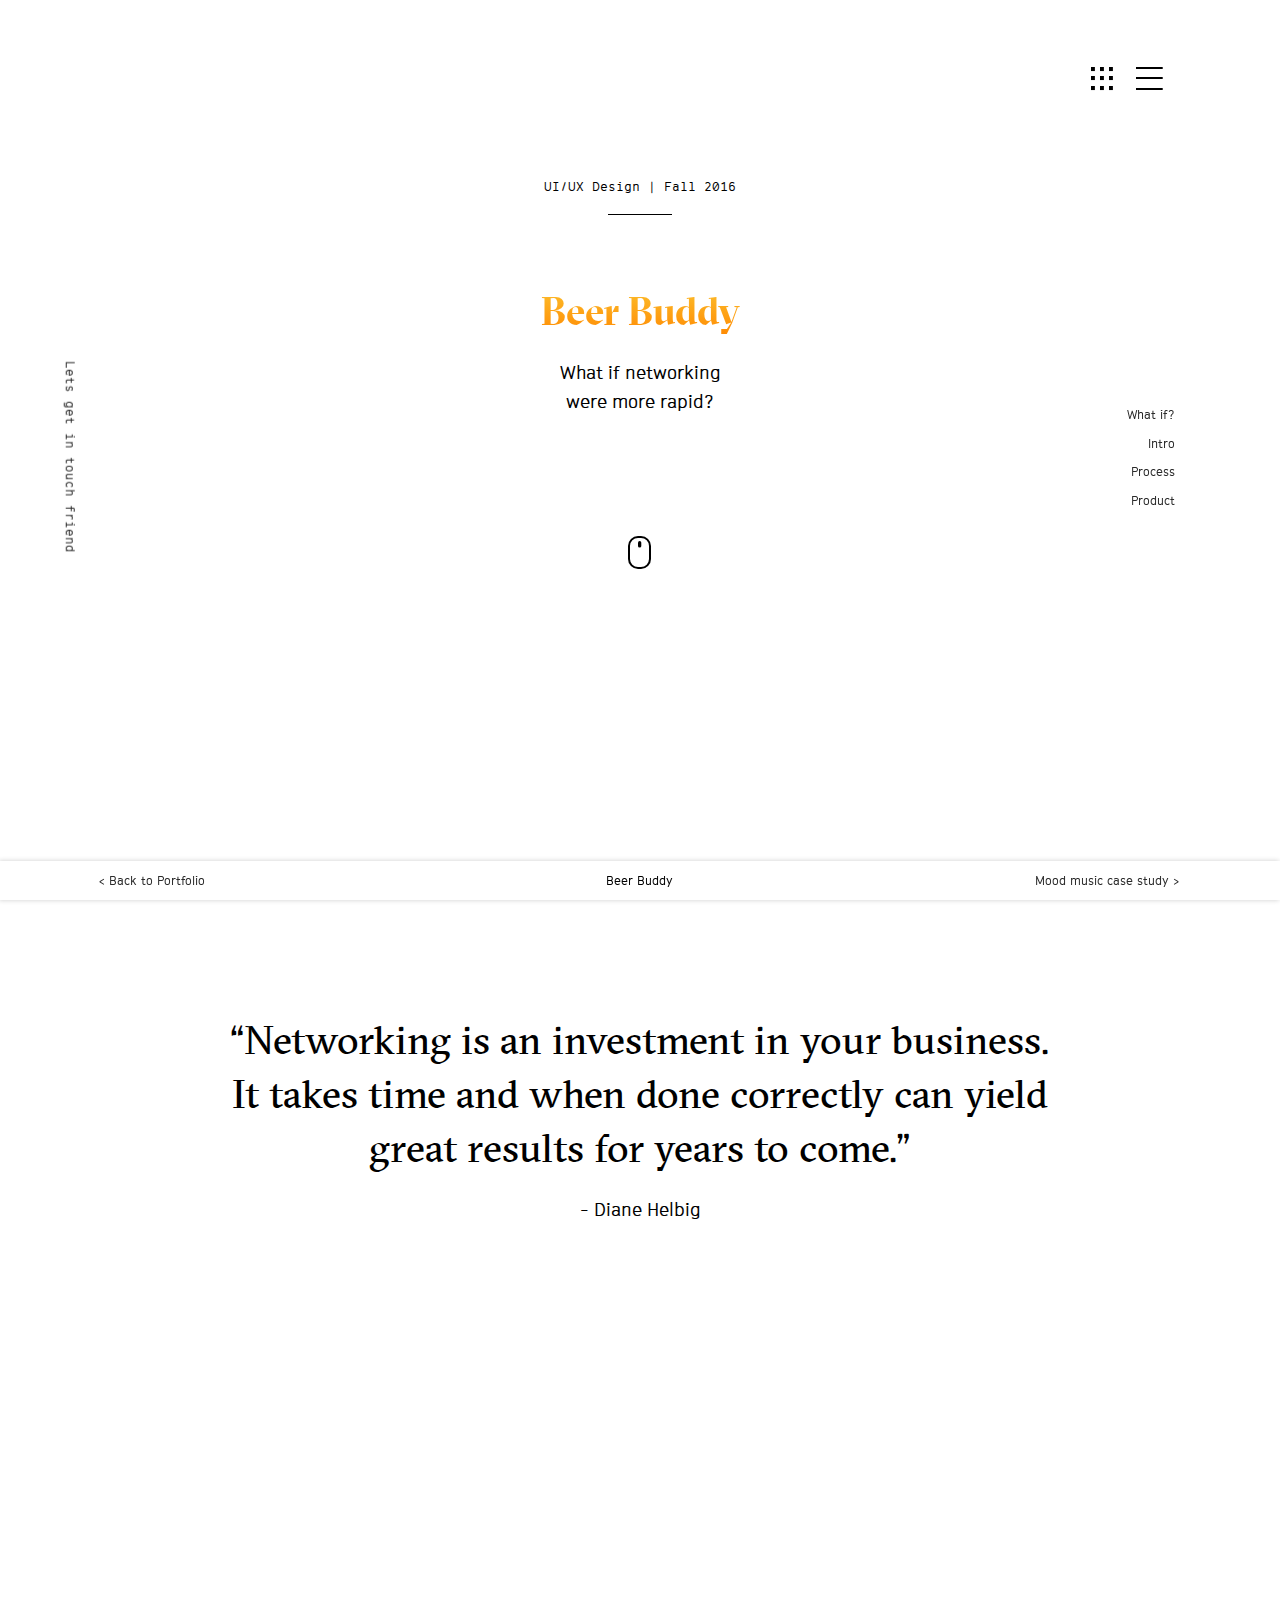
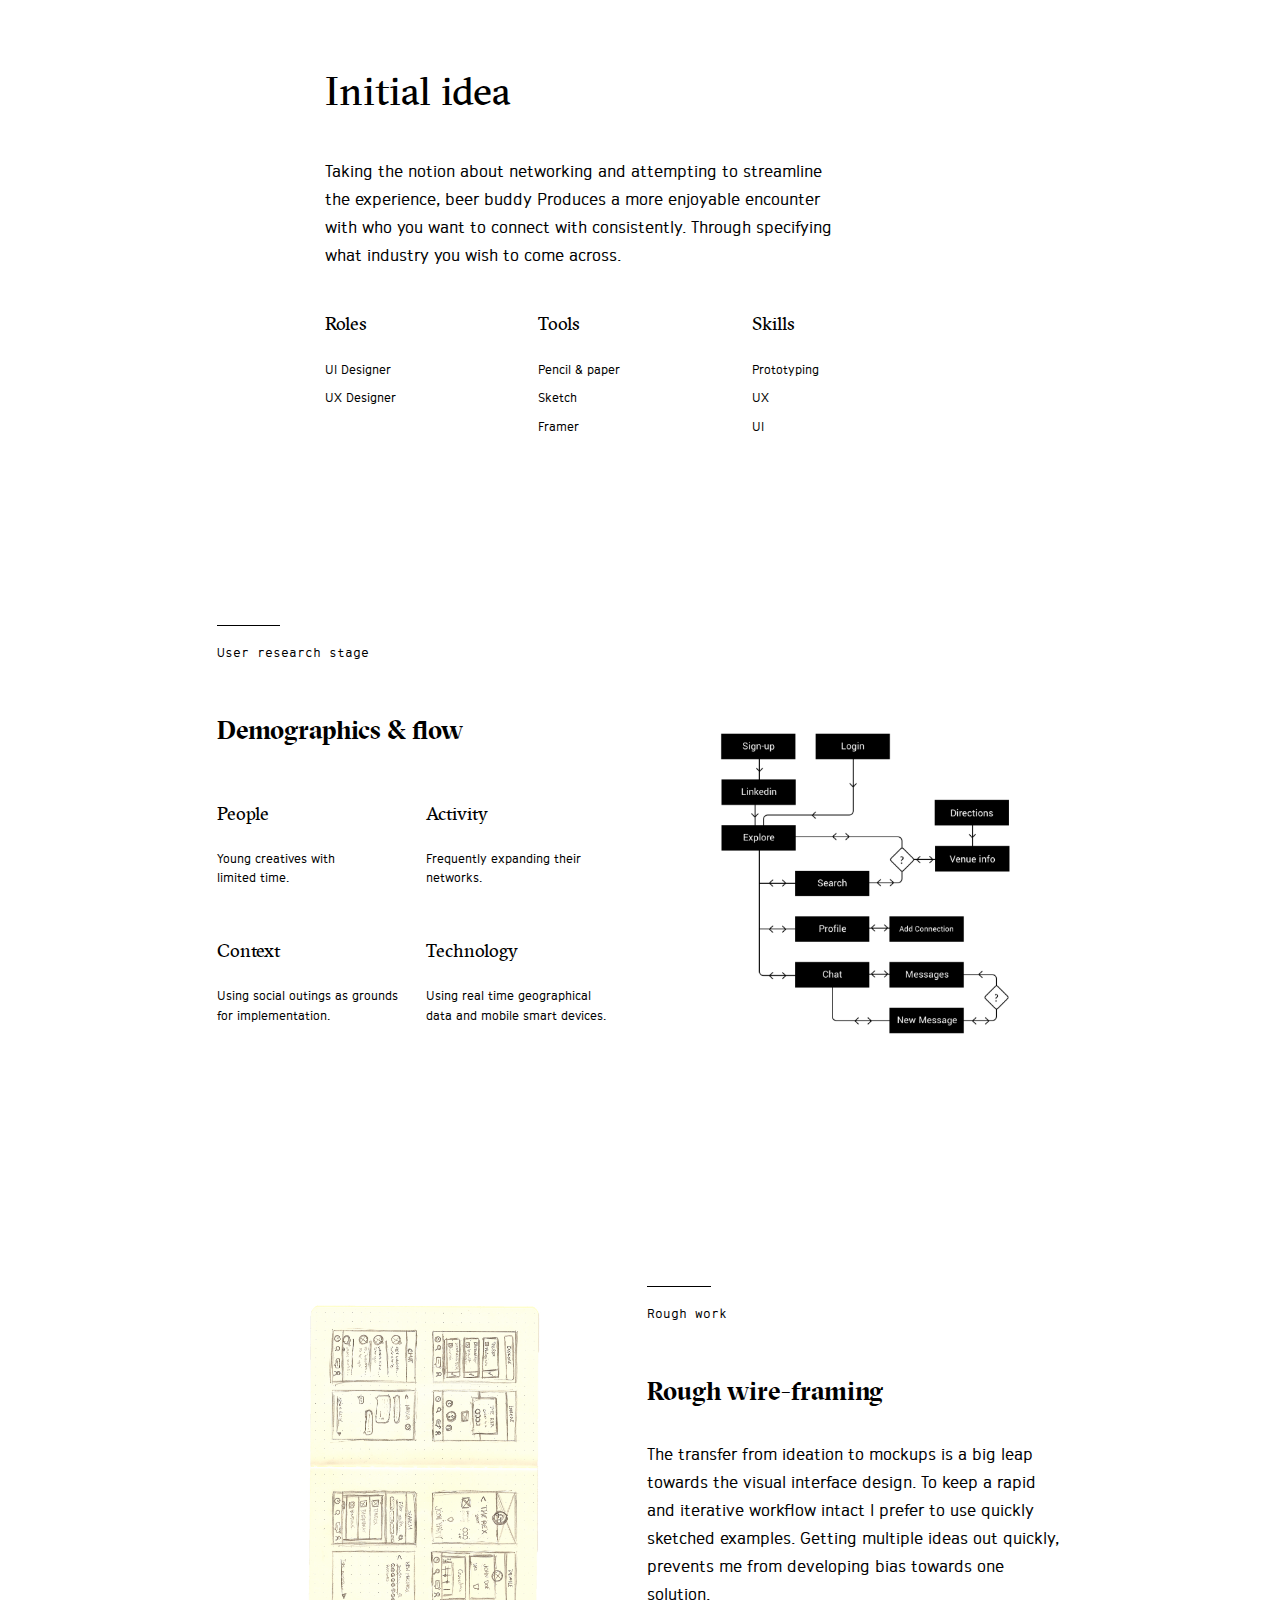
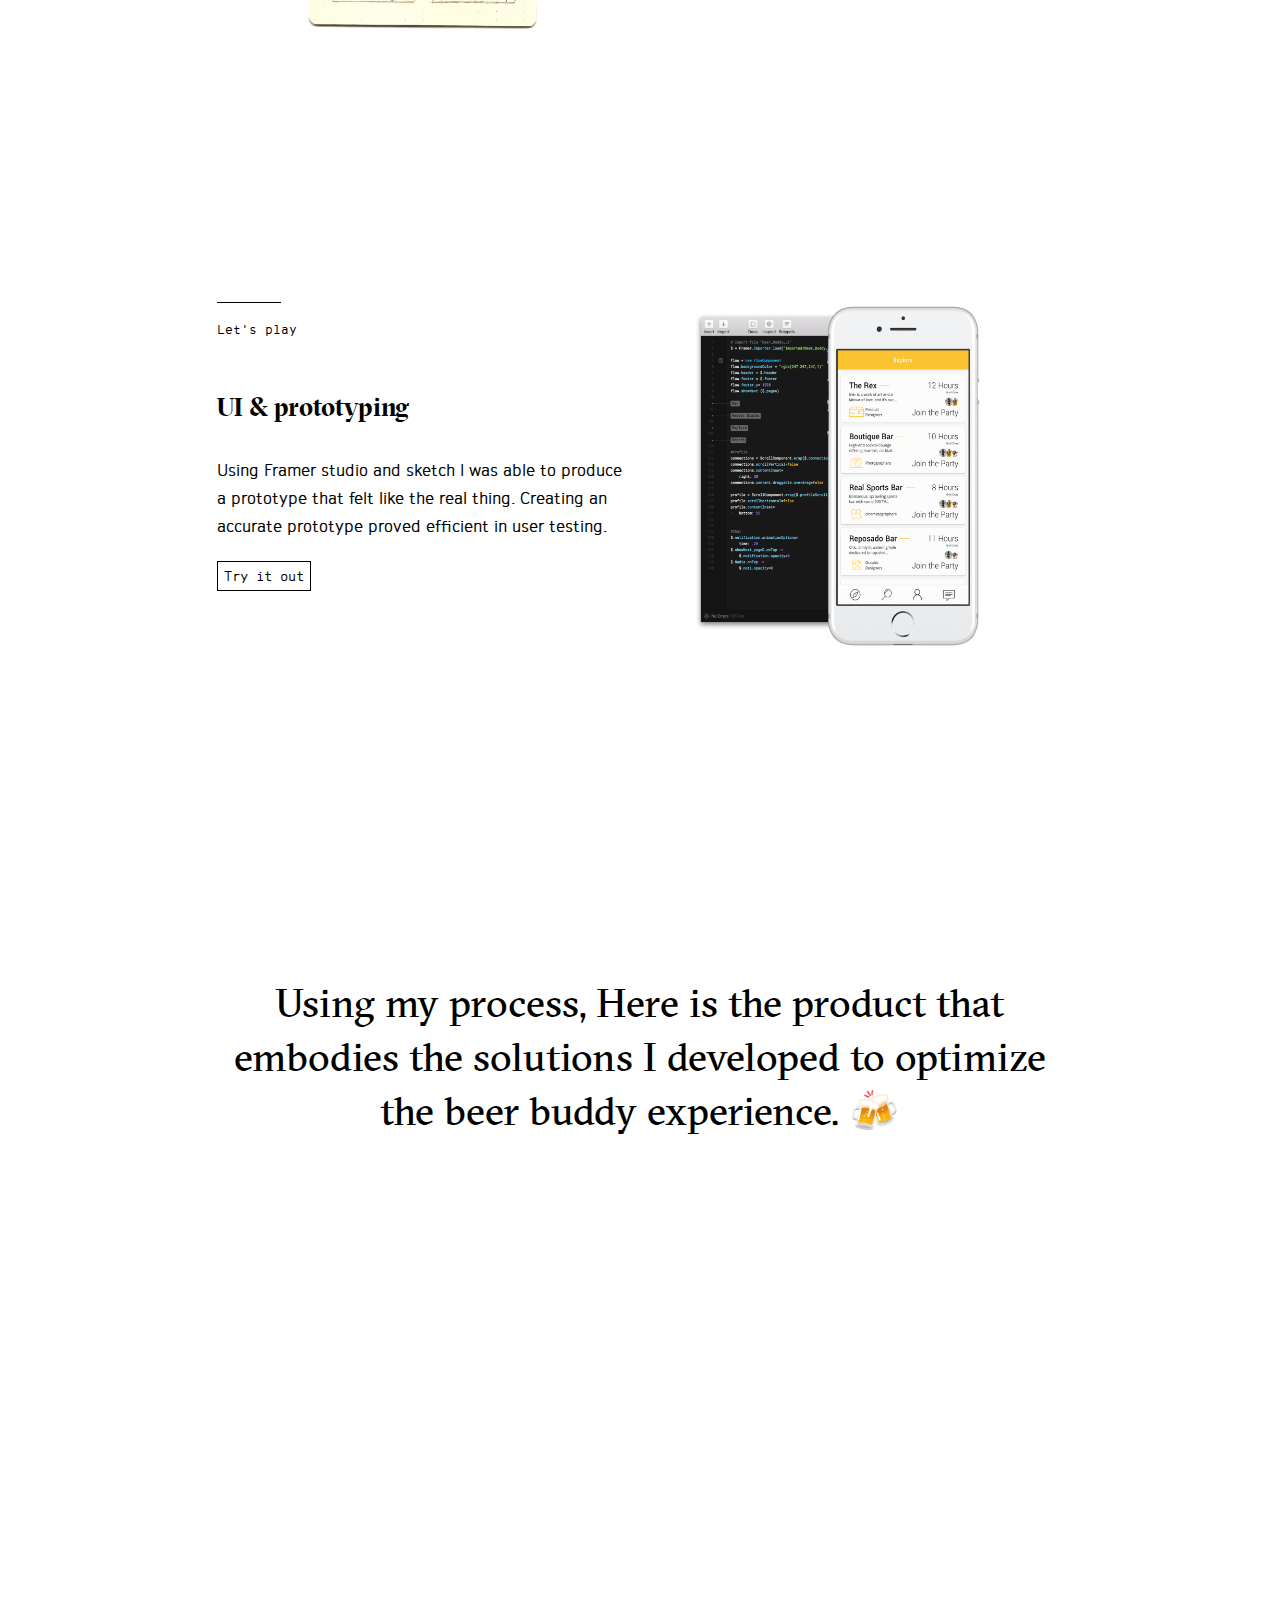
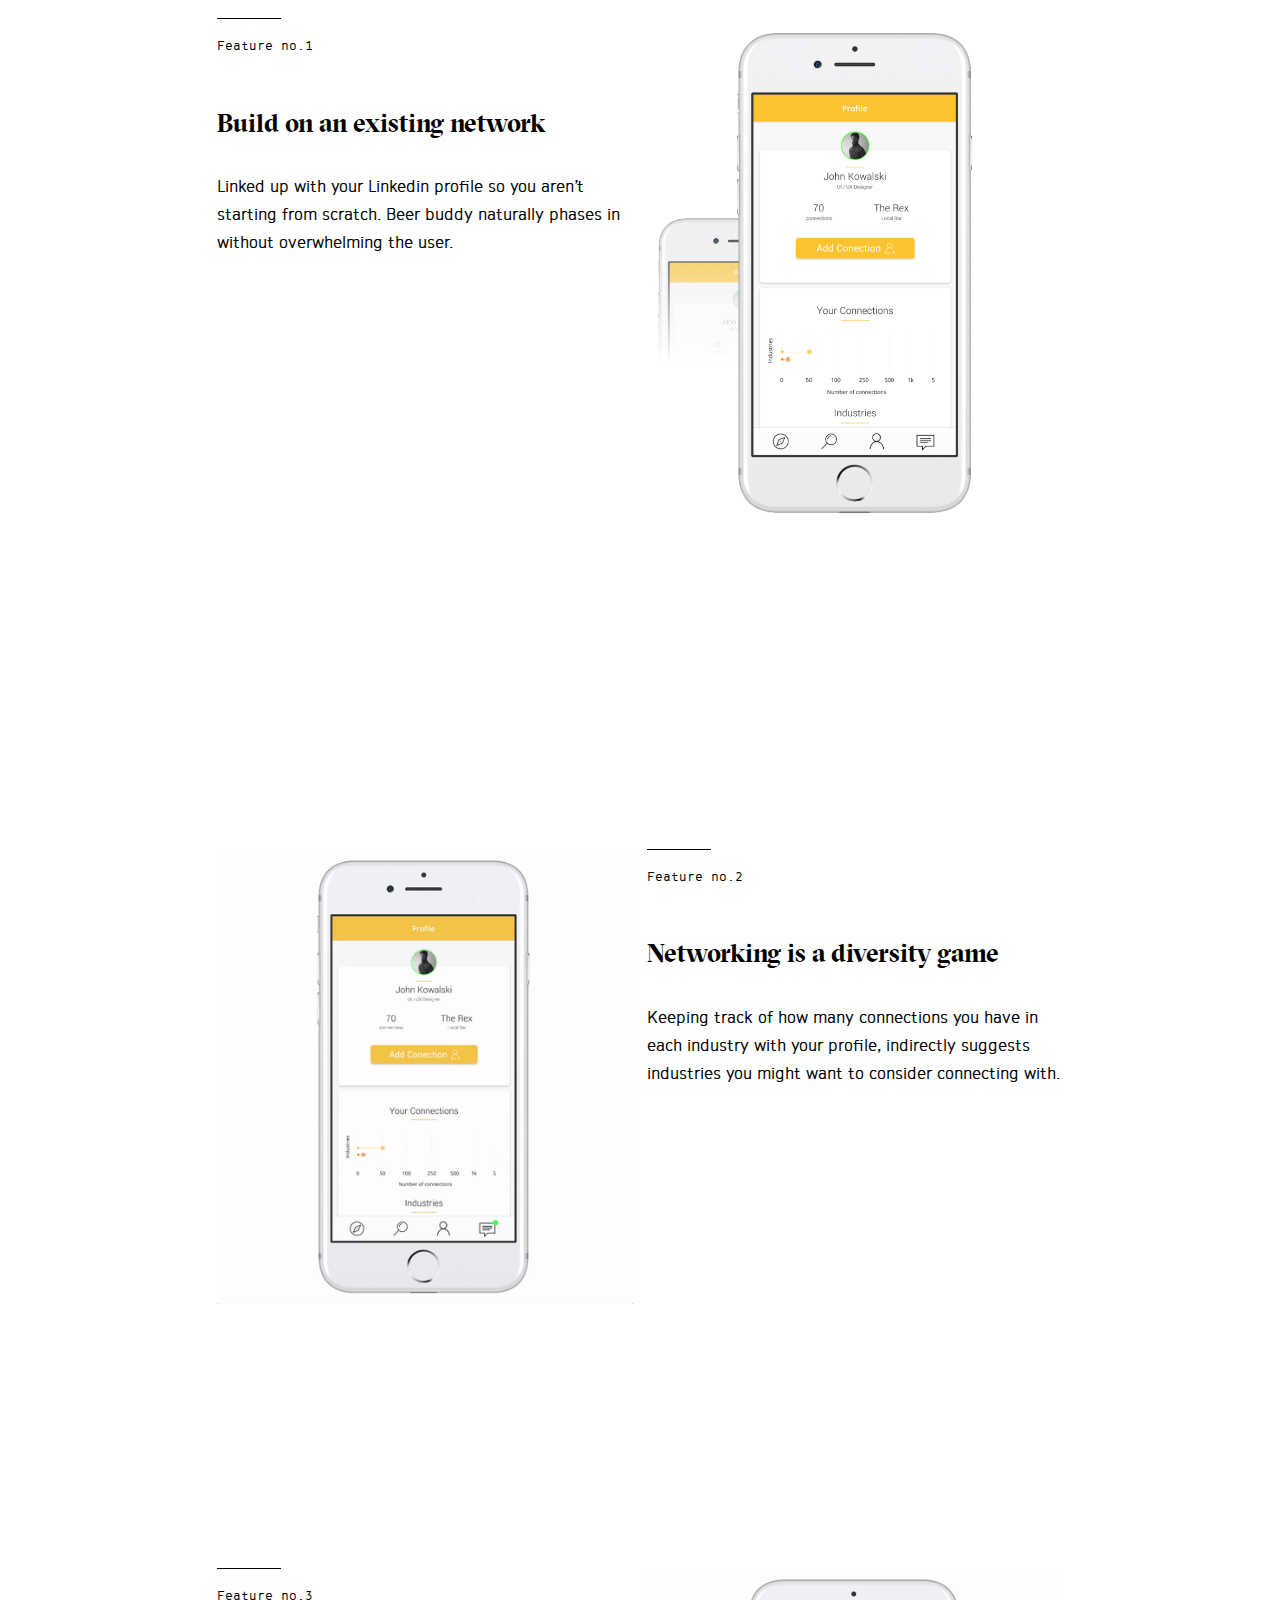
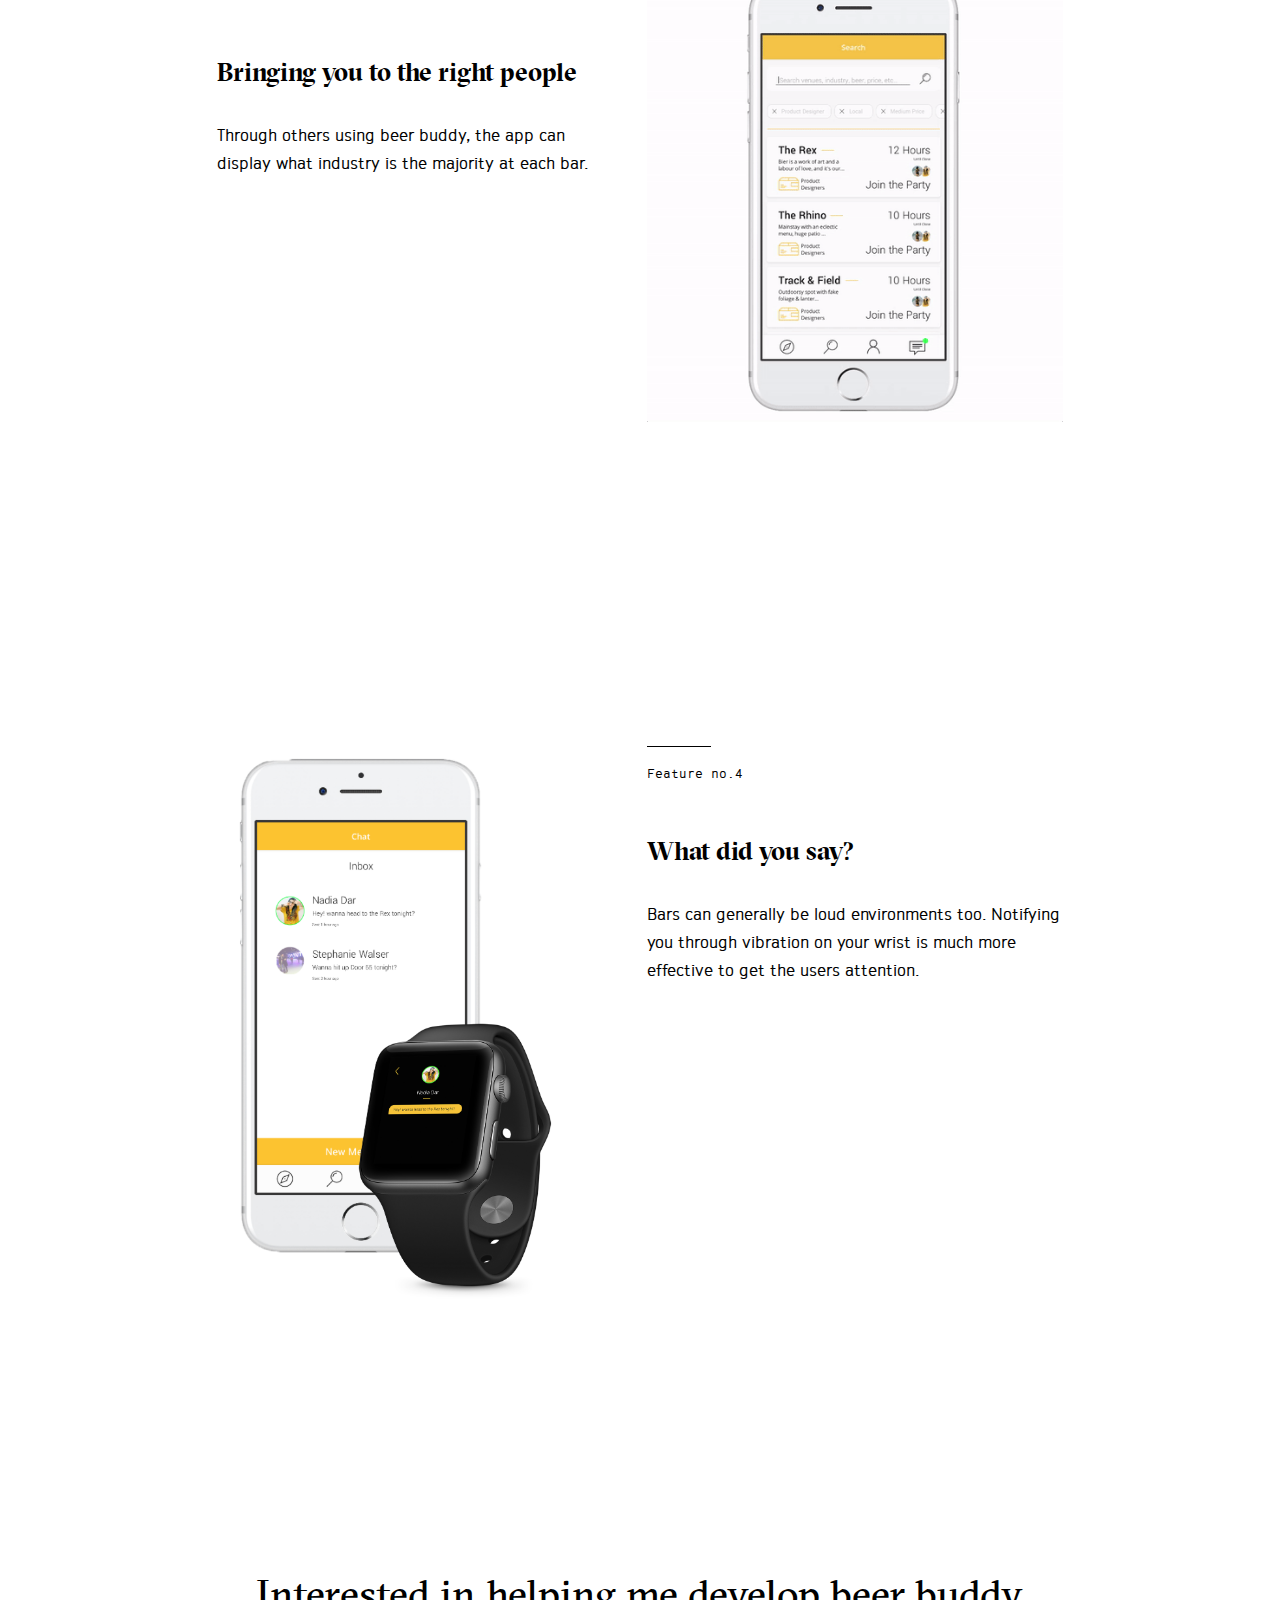
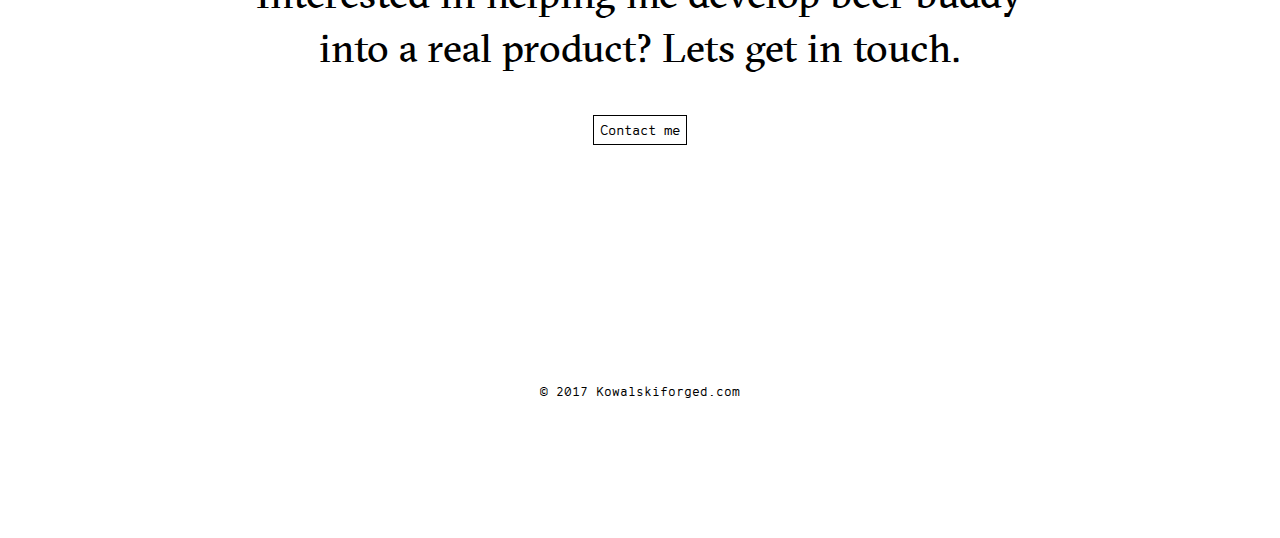
==== commit d9be0dc4: "add experiment" ====
--- a/pages/beerBuddy.html
+++ b/pages/beerBuddy.html
@@ -13,9 +13,19 @@
     <!--Linking Plug-ins-->
     <link rel="stylesheet" href="../js/dist/css/animsition.min.css">
     <link rel="shortcut icon" href="../img/Bitmap.ico">
-    <title>John Kowalski -</title>
+    <title>John Kowalski — Designer</title>
+    <script>
+  (function(i,s,o,g,r,a,m){i['GoogleAnalyticsObject']=r;i[r]=i[r]||function(){
+  (i[r].q=i[r].q||[]).push(arguments)},i[r].l=1*new Date();a=s.createElement(o),
+  m=s.getElementsByTagName(o)[0];a.async=1;a.src=g;m.parentNode.insertBefore(a,m)
+  })(window,document,'script','https://www.google-analytics.com/analytics.js','ga');
+
+  ga('create', 'UA-92159207-1', 'auto');
+  ga('send', 'pageview');
+
+  </script>
   </head>
-  <body class="animsition">
+  <body>
     <section id="section-1">
       <div class="row">
         <div class="col s-12 s-top-7 m-top-12 l-top-9 type-center">
@@ -658,6 +668,7 @@
     </div>
     <!--Linking Global Scripts-->
     <script src="https://ajax.googleapis.com/ajax/libs/jquery/1.11.0/jquery.min.js"></script>
+    <script type="text/javascript" src="../js/script.js"></script>
     <script type="text/javascript" src="../js/pace.js"></script>
     <script type="text/javascript" src="../js/menu.js"></script>
     <script type="text/javascript" src="../js/bottomNav.js"></script>
--- a/css/styles.css
+++ b/css/styles.css
@@ -22,7 +22,7 @@
 .test{background-color: lightgrey; height: 50px;}
 /* Body Styling Assets
 */
-body{margin: 0; padding: 0; background-color: #FFFFFF;}
+body{margin: 0; padding: 0; background-color: #FFFFFF;display: none;}
 
 img{width: 100%; position: relative;}
 
@@ -204,20 +204,24 @@
 }
 /*Project Stuff
 */
-.project-display{transform: translate(40%,0px); transition: transform .25s;}
-@media only screen and (min-width: 40em){
-  .project-display{transform: translate(0px,0px);}
+.fuckoverflow{
+  overflow-x: hidden;
+}
+.project-display{transform: translate(40%,0px); transition: transform .25s;overflow-x: hidden;}
+@media only screen and (min-width: 40em){
+  .project-display{transform: translate(0px,0px);overflow-x: hidden;}
 }
 #cam-display{
-  transform: rotate(45deg) scale(1) translate(40%,-20%);transform-origin: center;
-}
-@media only screen and (min-width: 40em){
-  #cam-display{transform:rotate(45deg) scale(0.8) translate(0px,0px);}
+  transform: rotate(45deg) scale(1) translate(40%,-20%);transform-origin: center;overflow-x: hidden;
+}
+@media only screen and (min-width: 40em){
+  #cam-display{transform:rotate(45deg) scale(0.8) translate(0px,0px);overflow-x: hidden;}
 }
 #smith-display{
   transform: rotate(-90deg) translate(0px,45%);
   transform-origin: center;
-}
-@media only screen and (min-width: 40em){
-  #smith-display{transform:rotate(0deg) translate(0px,0px);}
-}
+  overflow-x: hidden;
+}
+@media only screen and (min-width: 40em){
+  #smith-display{transform:rotate(0deg) translate(0px,0px);overflow-x: hidden;}
+}
